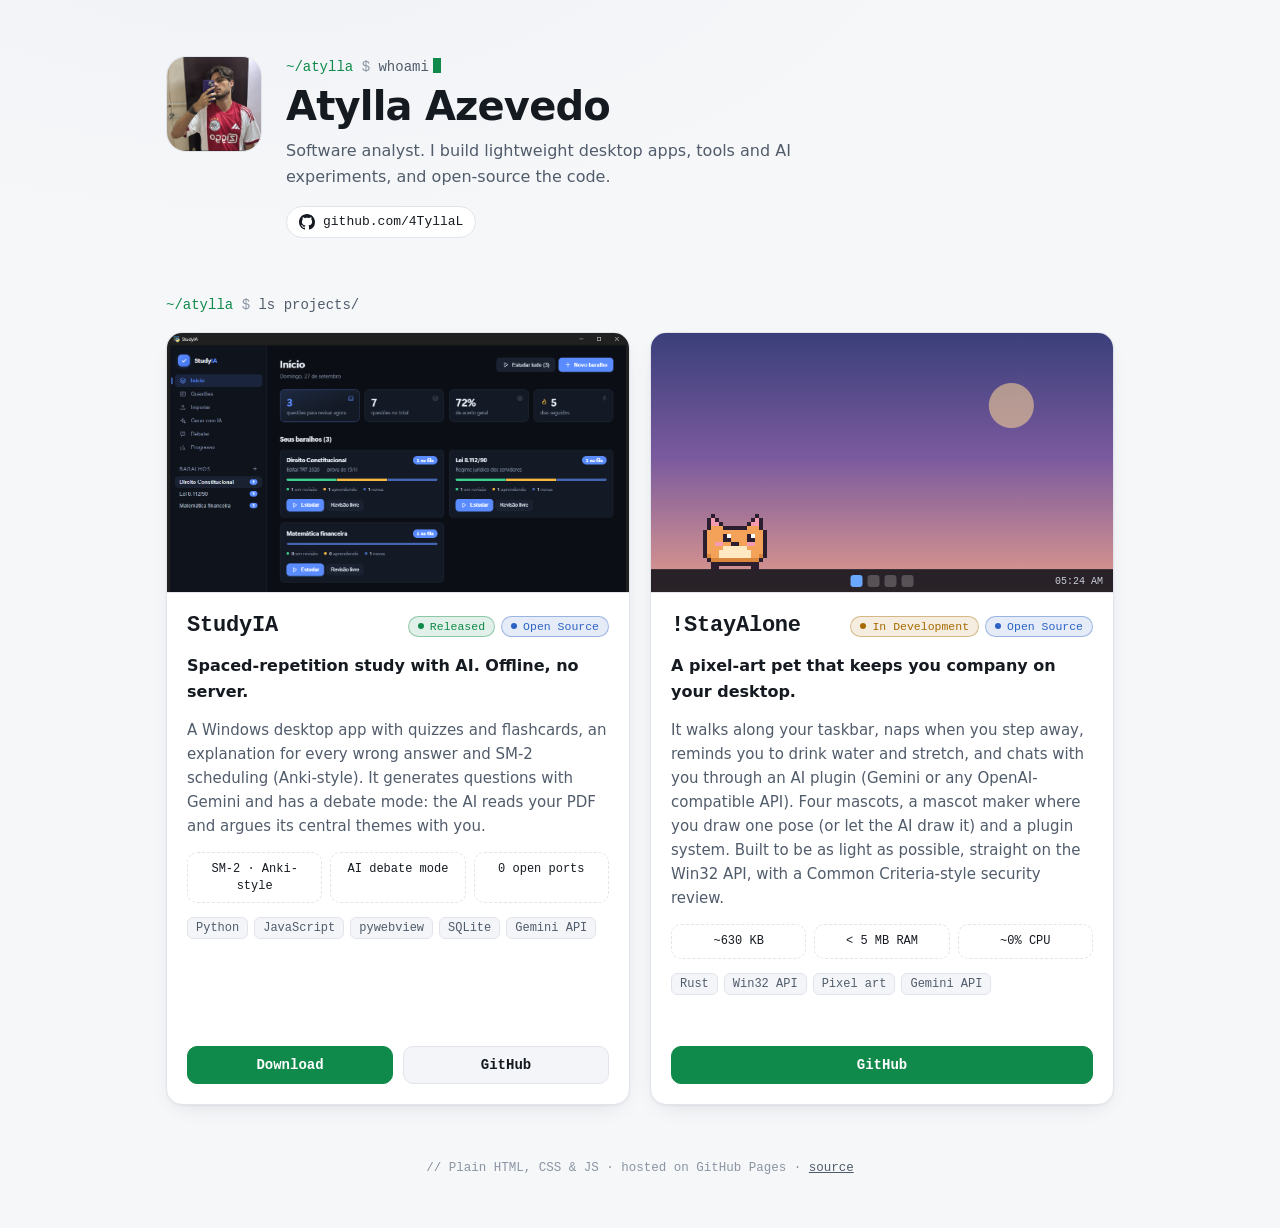
==== index.html @ 54100c18 "Update !StayAlone card: new size, features and stack Co-Authored-By: Claude Opus 5.5 <noreply@anthro" ====
<!doctype html>
<html lang="en">
<head>
  <meta charset="utf-8">
  <meta name="viewport" content="width=device-width, initial-scale=1">
  <meta http-equiv="Content-Security-Policy" content="default-src 'none'; script-src 'self'; style-src 'self' https://fonts.googleapis.com; font-src https://fonts.gstatic.com; img-src 'self'; connect-src https://api.github.com; base-uri 'none'; form-action 'none'">
  <meta name="referrer" content="strict-origin-when-cross-origin">
  <title>Atylla · Projects</title>
  <meta name="description" content="Projects by Atylla Azevedo: StudyIA, !StayAlone and whatever comes next.">
  <meta name="theme-color" content="#0d1014">
  <meta property="og:title" content="Atylla · Projects">
  <meta property="og:description" content="Things I build: desktop apps, tools and AI experiments.">
  <meta property="og:image" content="https://4tyllal.github.io/assets/avatar.png">
  <link rel="icon" href="assets/favicon.svg" type="image/svg+xml">
  <link rel="preconnect" href="https://fonts.googleapis.com">
  <link rel="preconnect" href="https://fonts.gstatic.com" crossorigin>
  <link href="https://fonts.googleapis.com/css2?family=Inter:wght@400;500;600;700&family=JetBrains+Mono:wght@400;500;700&display=swap" rel="stylesheet">
  <link rel="stylesheet" href="style.css?v=3">
</head>
<body>
  <main class="wrap">
    <header class="hero">
      <img class="avatar" src="assets/avatar.png" alt="" width="96" height="96">
      <div>
        <p class="prompt"><span class="accent">~/atylla</span> <span class="dim">$</span> whoami<span class="caret" aria-hidden="true"></span></p>
        <h1>Atylla Azevedo</h1>
        <p class="bio">Software analyst. I build lightweight desktop apps, tools and AI experiments, and open-source the code.</p>
        <nav class="social" aria-label="Links">
          <a href="https://github.com/4TyllaL" class="chip-link">
            <svg viewBox="0 0 16 16" aria-hidden="true"><path fill="currentColor" d="M8 0C3.58 0 0 3.58 0 8c0 3.54 2.29 6.53 5.47 7.59.4.07.55-.17.55-.38 0-.19-.01-.82-.01-1.49-2.01.37-2.53-.49-2.69-.94-.09-.23-.48-.94-.82-1.13-.28-.15-.68-.52-.01-.53.63-.01 1.08.58 1.23.82.72 1.21 1.87.87 2.33.66.07-.52.28-.87.51-1.07-1.78-.2-3.64-.89-3.64-3.95 0-.87.31-1.59.82-2.15-.08-.2-.36-1.02.08-2.12 0 0 .67-.21 2.2.82.64-.18 1.32-.27 2-.27.68 0 1.36.09 2 .27 1.53-1.04 2.2-.82 2.2-.82.44 1.1.16 1.92.08 2.12.51.56.82 1.27.82 2.15 0 3.07-1.87 3.75-3.65 3.95.29.25.54.73.54 1.48 0 1.07-.01 1.93-.01 2.2 0 .21.15.46.55.38A8.013 8.013 0 0016 8c0-4.42-3.58-8-8-8z"/></svg>
            github.com/4TyllaL
          </a>
        </nav>
      </div>
    </header>

    <section aria-labelledby="projects-title">
      <p class="prompt section-prompt" id="projects-title"><span class="accent">~/atylla</span> <span class="dim">$</span> ls projects/</p>
      <div id="projects" class="grid"></div>
    </section>

    <footer class="foot">
      <p><span class="dim">//</span> Plain HTML, CSS &amp; JS · hosted on GitHub Pages · <a href="https://github.com/4TyllaL/4TyllaL.github.io">source</a></p>
    </footer>
  </main>

  <script src="projects.js?v=4"></script>
  <script src="script.js?v=3"></script>
</body>
</html>
---- style.css ----
:root {
  --bg: #0d1014;
  --bg-grad: #121821;
  --card: #151a21;
  --card-2: #1b222b;
  --line: #262e39;
  --text: #e6e9ee;
  --muted: #9aa4b2;
  --dim: #5f6b7a;
  --accent: #7ee0a1;
  --accent-ink: #0d1014;
  --released: #7ee0a1;
  --dev: #f4c152;
  --oss: #8ab4f8;
  --shadow: 0 1px 0 rgba(255, 255, 255, .03) inset, 0 10px 30px -12px rgba(0, 0, 0, .6);
  --mono: "JetBrains Mono", ui-monospace, "Cascadia Code", Consolas, monospace;
  --sans: "Inter", system-ui, -apple-system, "Segoe UI", sans-serif;
  color-scheme: dark;
}

@media (prefers-color-scheme: light) {
  :root:not([data-theme="dark"]) {
    --bg: #f6f7f9;
    --bg-grad: #eef1f5;
    --card: #ffffff;
    --card-2: #f3f5f8;
    --line: #e1e5eb;
    --text: #151a21;
    --muted: #515c6b;
    --dim: #8a94a3;
    --accent: #0f8a4a;
    --accent-ink: #ffffff;
    --released: #0f8a4a;
    --dev: #a86a00;
    --oss: #2b62c4;
    --shadow: 0 1px 2px rgba(20, 30, 50, .05), 0 8px 24px -12px rgba(20, 30, 50, .18);
    color-scheme: light;
  }
}

* { box-sizing: border-box; }

html, body { margin: 0; }

body {
  background: radial-gradient(1200px 600px at 20% -10%, var(--bg-grad), var(--bg) 60%) no-repeat, var(--bg);
  min-height: 100vh;
  color: var(--text);
  font: 16px/1.6 var(--sans);
  -webkit-font-smoothing: antialiased;
}

a { color: inherit; }

.wrap {
  max-width: 980px;
  margin: 0 auto;
  padding: 56px 16px 40px;
}

/* ---------- hero ---------- */

.hero {
  display: flex;
  gap: 24px;
  align-items: flex-start;
  margin-bottom: 56px;
}

.avatar {
  width: 96px;
  height: 96px;
  border-radius: 20px;
  border: 1px solid var(--line);
  flex-shrink: 0;
}

.prompt {
  font-family: var(--mono);
  font-size: 14px;
  color: var(--muted);
  margin: 0 0 6px;
}

.accent { color: var(--accent); }
.dim { color: var(--dim); }

.caret {
  display: inline-block;
  width: 8px;
  height: 1.05em;
  margin-left: 4px;
  vertical-align: -2px;
  background: var(--accent);
  animation: blink 1.1s steps(1) infinite;
}

@keyframes blink { 50% { opacity: 0; } }

h1 {
  font-size: clamp(30px, 6vw, 40px);
  line-height: 1.1;
  letter-spacing: -0.02em;
  margin: 0 0 10px;
}

.bio {
  color: var(--muted);
  max-width: 56ch;
  margin: 0 0 16px;
}

.social { display: flex; flex-wrap: wrap; gap: 8px; }

.chip-link {
  display: inline-flex;
  align-items: center;
  gap: 8px;
  padding: 7px 12px;
  border: 1px solid var(--line);
  border-radius: 999px;
  background: var(--card);
  font: 500 13px var(--mono);
  text-decoration: none;
  transition: border-color .15s, transform .15s;
}

.chip-link svg { width: 16px; height: 16px; }
.chip-link:hover { border-color: var(--accent); transform: translateY(-1px); }

/* ---------- projects ---------- */

.section-prompt { margin-bottom: 16px; }

.grid {
  display: grid;
  grid-template-columns: repeat(auto-fill, minmax(min(100%, 420px), 1fr));
  gap: 20px;
}

.card {
  display: flex;
  flex-direction: column;
  background: var(--card);
  border: 1px solid var(--line);
  border-radius: 16px;
  overflow: hidden;
  box-shadow: var(--shadow);
  transition: border-color .2s, transform .2s;
}

.card:hover { border-color: color-mix(in srgb, var(--accent) 45%, var(--line)); transform: translateY(-2px); }

.preview {
  position: relative;
  aspect-ratio: 16 / 9;
  background: var(--card-2);
  border-bottom: 1px solid var(--line);
  overflow: hidden;
}

.preview img {
  width: 100%;
  height: 100%;
  object-fit: cover;
  object-position: top left;
  display: block;
}

/* cena do mascote: um "desktop" com barra de tarefas */
.scene {
  position: absolute;
  inset: 0;
  background:
    radial-gradient(circle at 78% 28%, rgba(255, 216, 150, .55) 0 22px, transparent 23px),
    linear-gradient(180deg, #3a3f7a 0%, #7a5a9e 48%, #e39b8c 100%);
}

.scene::after {
  content: "";
  position: absolute;
  left: 0; right: 0; bottom: 0;
  height: 22px;
  background: rgba(16, 18, 26, .88);
  border-top: 1px solid rgba(255, 255, 255, .08);
}

.scene .tray {
  position: absolute;
  right: 10px; bottom: 5px;
  z-index: 1;
  font: 500 10px var(--mono);
  color: #c9cfda;
}

.scene .start {
  position: absolute;
  left: 50%; bottom: 5px;
  z-index: 1;
  display: flex; gap: 5px;
  transform: translateX(-50%);
}

.scene .start i {
  width: 12px; height: 12px;
  border-radius: 3px;
  background: rgba(255, 255, 255, .22);
}

.scene .start i:first-child { background: #6aa8ff; }

.mascot {
  position: absolute;
  bottom: 22px;
  left: 0;
  z-index: 2;
  width: 64px;
  height: 64px;
  image-rendering: pixelated;
  cursor: pointer;
  border: 0;
  padding: 0;
  background: none;
}

.mascot canvas { width: 100%; height: 100%; image-rendering: pixelated; display: block; }

.bubble {
  position: absolute;
  bottom: 92px;
  z-index: 3;
  padding: 4px 9px;
  border-radius: 8px;
  background: #fff;
  color: #2b1e2f;
  font: 600 12px var(--mono);
  white-space: nowrap;
  pointer-events: none;
  opacity: 0;
  transform: translate(-50%, 4px);
  transition: opacity .2s, transform .2s;
}

.bubble.show { opacity: 1; transform: translate(-50%, 0); }

.body {
  display: flex;
  flex-direction: column;
  gap: 14px;
  padding: 20px;
  flex: 1;
}

.title-row {
  display: flex;
  align-items: center;
  justify-content: space-between;
  gap: 12px;
  flex-wrap: wrap;
}

.title-row h2 {
  margin: 0;
  font: 700 22px/1.2 var(--mono);
  letter-spacing: -0.01em;
}

.badges { display: flex; gap: 6px; flex-wrap: wrap; }

.badge {
  --c: var(--muted);
  display: inline-flex;
  align-items: center;
  gap: 6px;
  padding: 3px 9px;
  border-radius: 999px;
  border: 1px solid color-mix(in srgb, var(--c) 40%, transparent);
  background: color-mix(in srgb, var(--c) 12%, transparent);
  color: var(--c);
  font: 500 11.5px var(--mono);
  white-space: nowrap;
}

.badge::before {
  content: "";
  width: 6px; height: 6px;
  border-radius: 50%;
  background: currentColor;
}

.badge.released { --c: var(--released); }
.badge.dev { --c: var(--dev); }
.badge.dev::before { animation: pulse 1.6s ease-in-out infinite; }
.badge.open-source { --c: var(--oss); }

@keyframes pulse { 50% { opacity: .3; } }

.tagline { margin: 0; font-weight: 600; }

.desc { margin: 0; color: var(--muted); font-size: 15px; }

.highlights {
  display: grid;
  grid-template-columns: repeat(3, 1fr);
  gap: 8px;
  margin: 0;
  padding: 0;
  list-style: none;
}

.highlights li {
  padding: 8px 10px;
  border: 1px dashed var(--line);
  border-radius: 10px;
  font: 500 12px/1.35 var(--mono);
  color: var(--text);
  text-align: center;
}

.stack { display: flex; flex-wrap: wrap; gap: 6px; }

.stack span {
  padding: 3px 8px;
  border-radius: 6px;
  background: var(--card-2);
  border: 1px solid var(--line);
  font: 12px var(--mono);
  color: var(--muted);
}

.meta {
  display: flex;
  flex-wrap: wrap;
  gap: 4px 16px;
  font: 12px var(--mono);
  color: var(--dim);
  min-height: 1.6em;
}

.meta b { color: var(--muted); font-weight: 500; }

.actions {
  display: flex;
  gap: 10px;
  margin-top: auto;
  padding-top: 4px;
}

.btn {
  display: inline-flex;
  align-items: center;
  justify-content: center;
  gap: 8px;
  flex: 1;
  padding: 10px 14px;
  border-radius: 10px;
  border: 1px solid var(--line);
  background: var(--card-2);
  font: 600 14px var(--mono);
  text-decoration: none;
  transition: filter .15s, border-color .15s;
}

.btn:hover { border-color: var(--muted); }

.btn.primary {
  background: var(--accent);
  border-color: var(--accent);
  color: var(--accent-ink);
}

.btn.primary:hover { filter: brightness(1.08); }

.btn:focus-visible, .chip-link:focus-visible, .mascot:focus-visible, .foot a:focus-visible {
  outline: 2px solid var(--accent);
  outline-offset: 2px;
}

/* ---------- footer ---------- */

.foot {
  margin-top: 56px;
  font: 12.5px var(--mono);
  color: var(--dim);
  text-align: center;
}

.foot a { color: var(--muted); }

/* ---------- mobile ---------- */

@media (max-width: 560px) {
  .wrap { padding-top: 36px; }
  .hero { flex-direction: column; gap: 16px; margin-bottom: 40px; }
  .avatar { width: 72px; height: 72px; border-radius: 16px; }
  .body { padding: 16px; }
  .highlights { grid-template-columns: 1fr 1fr 1fr; gap: 6px; }
  .highlights li { padding: 7px 4px; font-size: 11px; }
}

@media (prefers-reduced-motion: reduce) {
  *, *::before { animation: none !important; transition: none !important; }
}
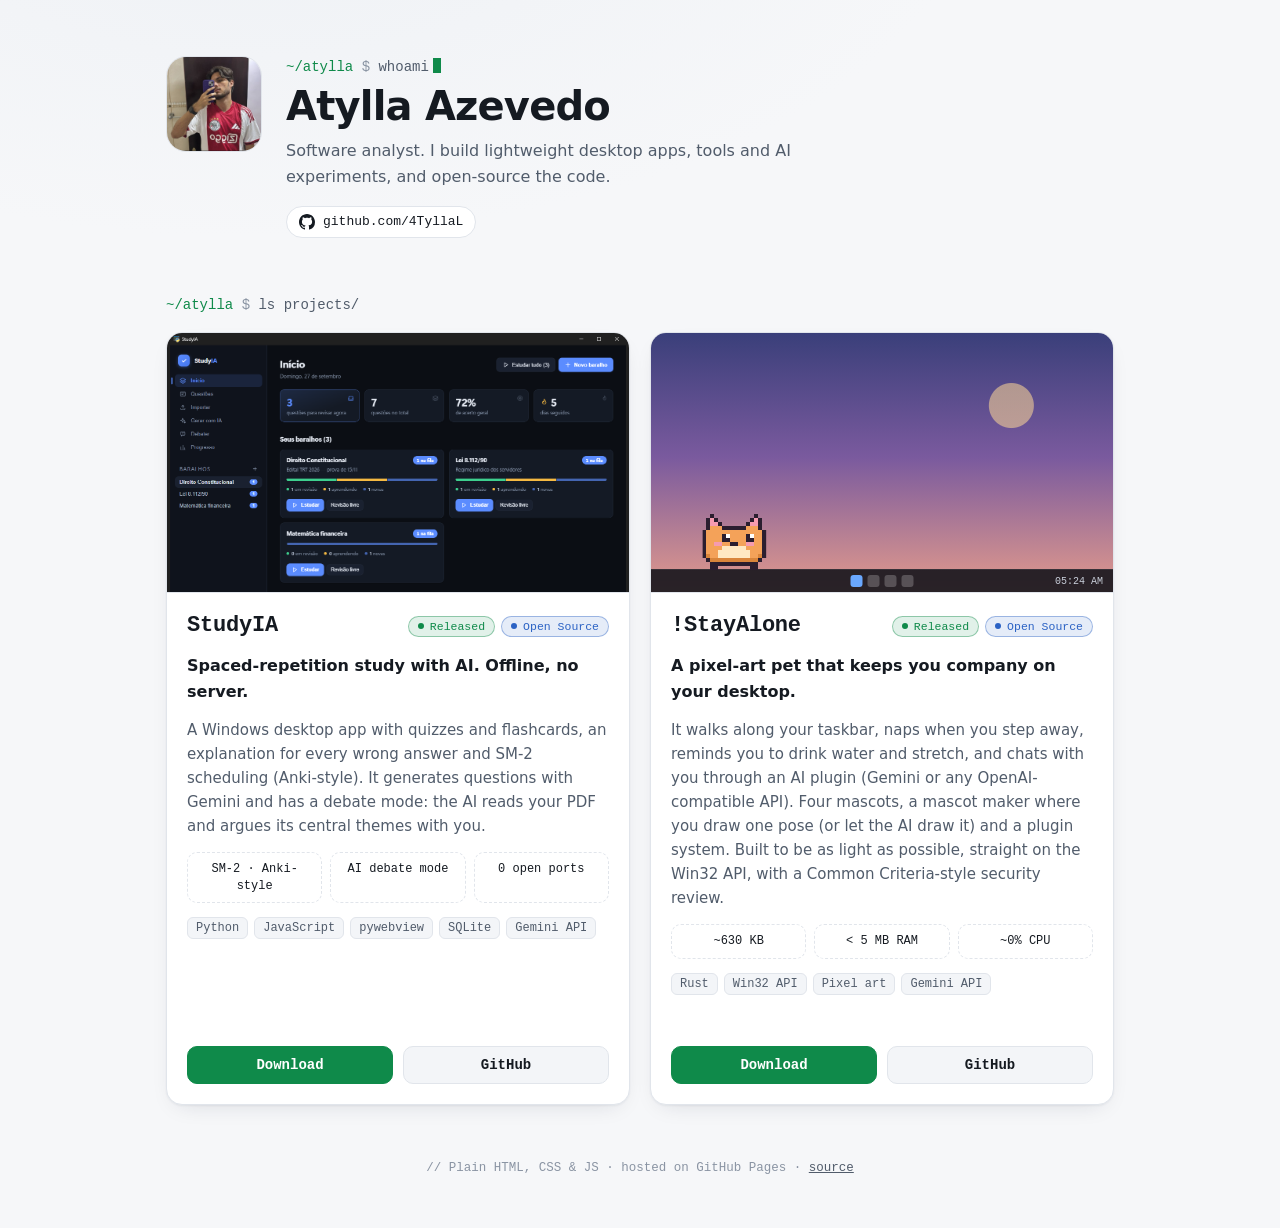
==== commit 610420d7: "!StayAlone v1.0.0: mark as released and add Download button Co-Authored-By: Claude Opus 5.5 <noreply" ====
--- a/index.html
+++ b/index.html
@@ -44,7 +44,7 @@
     </footer>
   </main>
 
-  <script src="projects.js?v=4"></script>
+  <script src="projects.js?v=5"></script>
   <script src="script.js?v=3"></script>
 </body>
 </html>
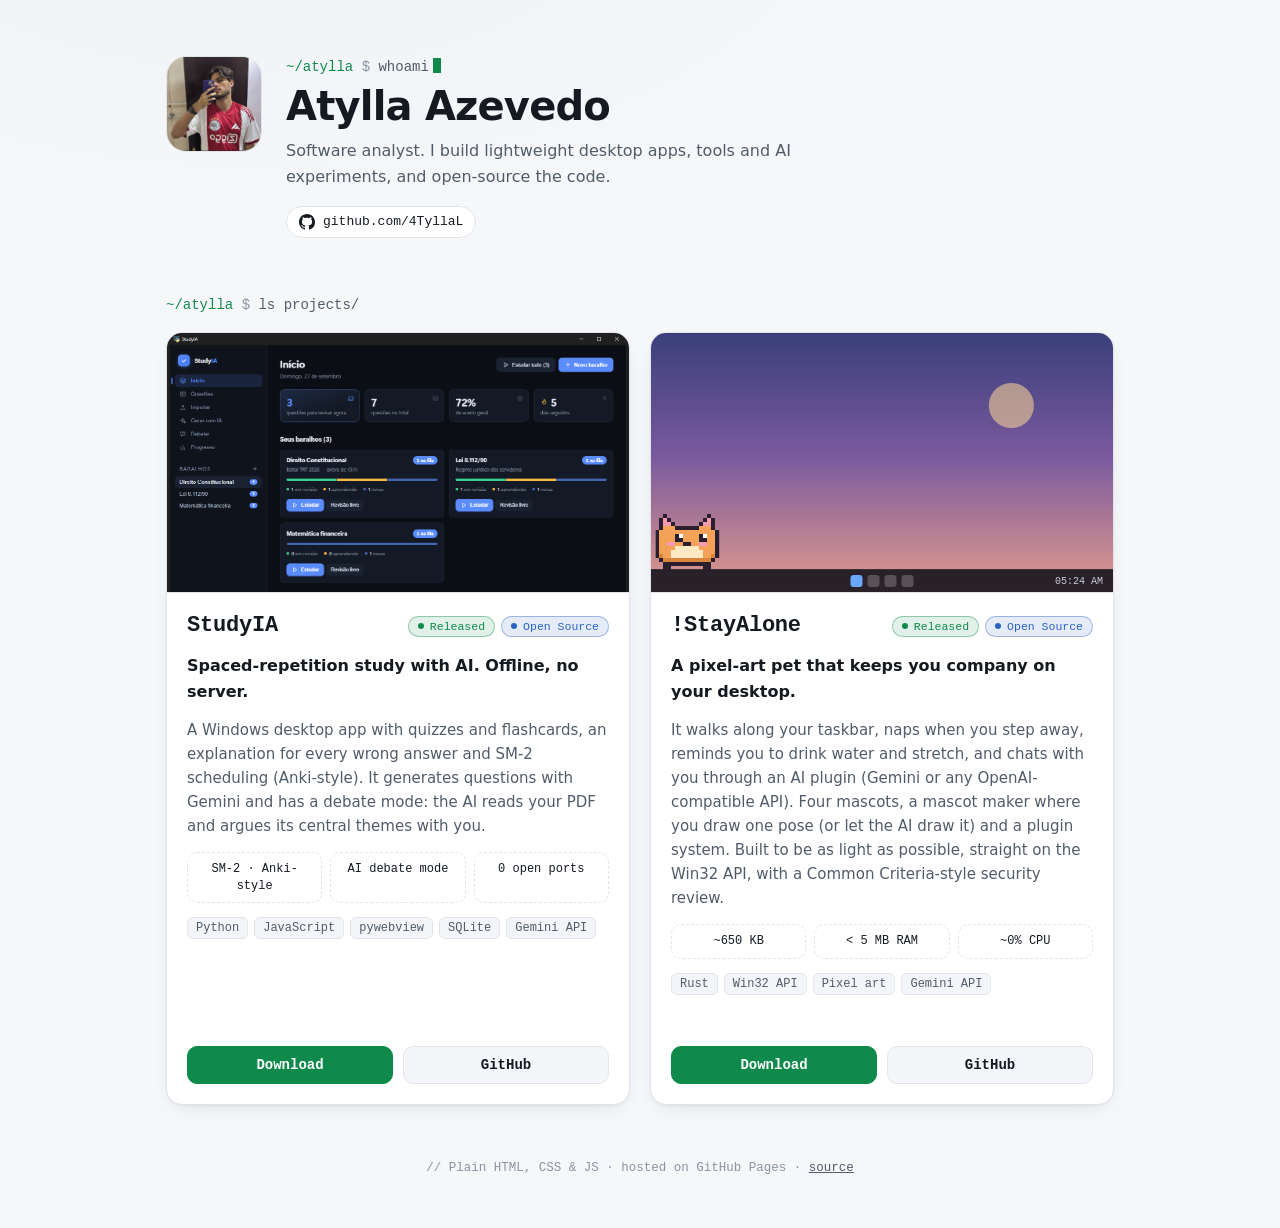
==== commit 9d1416cf: "!StayAlone: Download button fetches the single dontStayAlone.exe Co-Authored-By: Claude Opus 5.5 <no" ====
--- a/index.html
+++ b/index.html
@@ -44,7 +44,7 @@
     </footer>
   </main>
 
-  <script src="projects.js?v=5"></script>
+  <script src="projects.js?v=6"></script>
   <script src="script.js?v=3"></script>
 </body>
 </html>
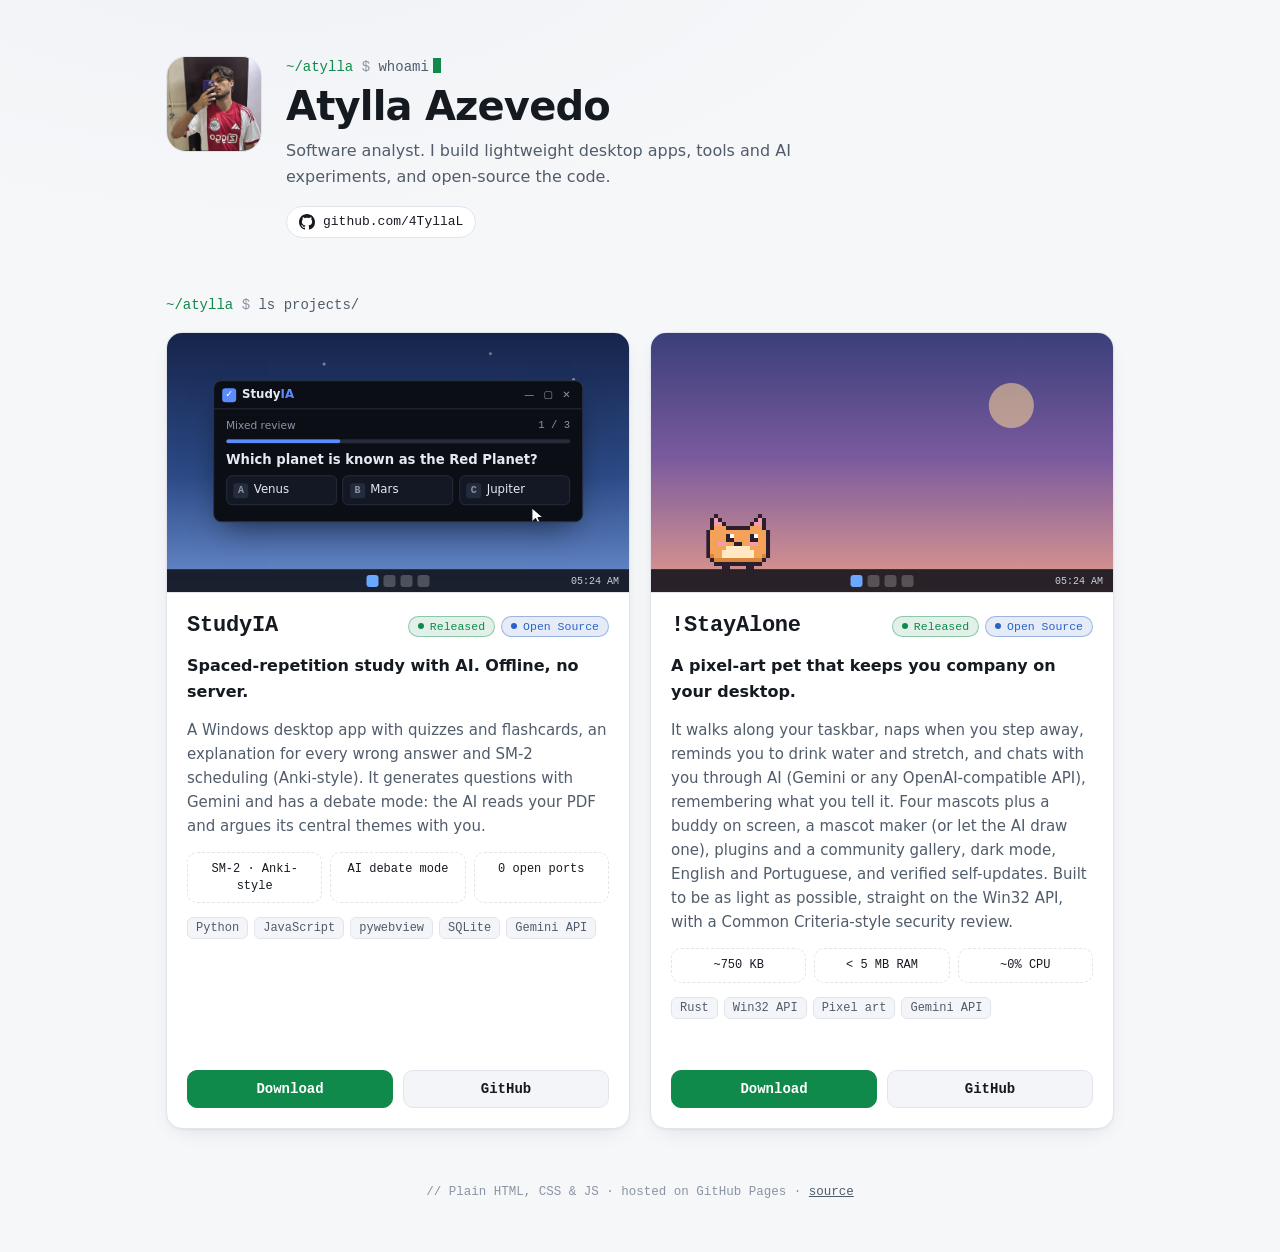
==== commit d60791ea: "StudyIA card: animated demo window instead of a screenshot The little StudyIA window answers questio" ====
--- a/index.html
+++ b/index.html
@@ -15,7 +15,7 @@
   <link rel="preconnect" href="https://fonts.googleapis.com">
   <link rel="preconnect" href="https://fonts.gstatic.com" crossorigin>
   <link href="https://fonts.googleapis.com/css2?family=Inter:wght@400;500;600;700&family=JetBrains+Mono:wght@400;500;700&display=swap" rel="stylesheet">
-  <link rel="stylesheet" href="style.css?v=3">
+  <link rel="stylesheet" href="style.css?v=4">
 </head>
 <body>
   <main class="wrap">
@@ -44,7 +44,7 @@
     </footer>
   </main>
 
-  <script src="projects.js?v=6"></script>
-  <script src="script.js?v=3"></script>
+  <script src="projects.js?v=7"></script>
+  <script src="script.js?v=4"></script>
 </body>
 </html>
--- a/style.css
+++ b/style.css
@@ -153,6 +153,7 @@
 
 .preview {
   position: relative;
+  container-type: inline-size;
   aspect-ratio: 16 / 9;
   background: var(--card-2);
   border-bottom: 1px solid var(--line);
@@ -167,7 +168,7 @@
   display: block;
 }
 
-/* cena do mascote: um "desktop" com barra de tarefas */
+/* the "desktop" both previews live on: wallpaper + taskbar */
 .scene {
   position: absolute;
   inset: 0;
@@ -242,6 +243,189 @@
 }
 
 .bubble.show { opacity: 1; transform: translate(-50%, 0); }
+
+/* ---------- StudyIA demo window ---------- */
+
+.scene-study {
+  background:
+    radial-gradient(circle at 16% 22%, rgba(255, 255, 255, .5) 0 1px, transparent 2px),
+    radial-gradient(circle at 34% 12%, rgba(255, 255, 255, .4) 0 1px, transparent 2px),
+    radial-gradient(circle at 88% 18%, rgba(255, 255, 255, .45) 0 1px, transparent 2px),
+    radial-gradient(circle at 70% 8%, rgba(255, 255, 255, .35) 0 1px, transparent 2px),
+    linear-gradient(180deg, #16244a 0%, #2c4a86 55%, #6b8fd0 100%);
+}
+
+.study-win {
+  --sw-bg: #0b0e14;
+  --sw-card: #131824;
+  --sw-line: #242c3b;
+  --sw-text: #e6e9f2;
+  --sw-muted: #8b95a8;
+  --sw-blue: #5b8cff;
+  --sw-green: #3ecf8e;
+  --sw-red: #f26d6d;
+  position: absolute;
+  z-index: 2;
+  left: 50%;
+  top: calc((100% - 22px) / 2);
+  width: 80%;
+  max-height: calc(100% - 22px - 12px);
+  transform: translate(-50%, -50%);
+  display: flex;
+  flex-direction: column;
+  background: var(--sw-bg);
+  border: 1px solid #2a3244;
+  border-radius: 8px;
+  box-shadow: 0 14px 30px -10px rgba(0, 0, 0, .55);
+  color: var(--sw-text);
+  font: 500 clamp(8px, 2.55cqw, 12.5px)/1.35 var(--sans);
+  overflow: hidden;
+}
+
+.sw-title {
+  display: flex;
+  align-items: center;
+  gap: .5em;
+  padding: .45em .7em;
+  border-bottom: 1px solid var(--sw-line);
+  font-weight: 700;
+}
+
+.sw-title b { color: var(--sw-blue); }
+
+.sw-logo {
+  display: grid;
+  place-items: center;
+  width: 1.45em;
+  height: 1.45em;
+  border-radius: .35em;
+  background: var(--sw-blue);
+  color: #fff;
+  font-size: .8em;
+}
+
+.sw-ctrl { margin-left: auto; color: var(--sw-muted); font-weight: 400; letter-spacing: .3em; font-size: .85em; }
+
+.sw-body {
+  display: flex;
+  flex-direction: column;
+  gap: .55em;
+  padding: .8em 1em;
+  flex: 1;
+  min-height: 0;
+}
+
+.sw-head {
+  display: flex;
+  justify-content: space-between;
+  color: var(--sw-muted);
+  font-size: .9em;
+}
+
+.sw-count { font-family: var(--mono); }
+
+.sw-bar {
+  height: .3em;
+  border-radius: 1em;
+  background: var(--sw-line);
+  overflow: hidden;
+}
+
+.sw-bar i {
+  display: block;
+  height: 100%;
+  background: var(--sw-blue);
+  border-radius: inherit;
+  transition: width .5s ease;
+}
+
+.sw-q { margin: .15em 0 0; font-weight: 700; font-size: 1.12em; }
+
+.sw-opts {
+  display: grid;
+  grid-template-columns: repeat(3, 1fr);
+  gap: .45em;
+}
+
+.sw-opt {
+  display: flex;
+  align-items: center;
+  gap: .45em;
+  padding: .5em .55em;
+  border: 1px solid var(--sw-line);
+  border-radius: .5em;
+  background: var(--sw-card);
+  color: var(--sw-text);
+  font: inherit;
+  text-align: left;
+  cursor: pointer;
+  transition: border-color .2s, background .2s, transform .1s;
+  min-width: 0;
+  white-space: nowrap;
+  overflow: hidden;
+  text-overflow: ellipsis;
+}
+
+.sw-opt b {
+  flex-shrink: 0;
+  display: grid;
+  place-items: center;
+  width: 1.5em;
+  height: 1.5em;
+  border-radius: .3em;
+  background: var(--sw-line);
+  color: var(--sw-muted);
+  font: 700 .85em var(--mono);
+}
+
+.sw-opt:hover { border-color: var(--sw-blue); }
+.sw-opt.pressed { transform: scale(.96); }
+.sw-opt.right { border-color: var(--sw-green); background: color-mix(in srgb, var(--sw-green) 14%, var(--sw-card)); }
+.sw-opt.right b { background: var(--sw-green); color: #0b0e14; }
+.sw-opt.wrong { border-color: var(--sw-red); background: color-mix(in srgb, var(--sw-red) 14%, var(--sw-card)); }
+.sw-opt.wrong b { background: var(--sw-red); color: #0b0e14; }
+
+.sw-fb {
+  margin: 0;
+  font-size: .92em;
+  opacity: 0;
+  transform: translateY(3px);
+  transition: opacity .25s, transform .25s;
+}
+
+.sw-fb.show { opacity: 1; transform: none; }
+.sw-fb.ok { color: var(--sw-green); }
+.sw-fb.bad { color: var(--sw-red); }
+
+.sw-pill {
+  display: inline-block;
+  margin-top: .2em;
+  padding: .1em .55em;
+  border-radius: 1em;
+  background: color-mix(in srgb, currentColor 15%, transparent);
+  font: 500 .92em var(--mono);
+  white-space: nowrap;
+}
+
+.sw-fb.bad .sw-pill { color: #f5b942; }
+
+.sw-cursor {
+  position: absolute;
+  top: 0;
+  left: 0;
+  z-index: 3;
+  width: 1.1em;
+  pointer-events: none;
+  opacity: 0;
+}
+
+.sw-cursor.ready { opacity: 1; transition: transform .75s cubic-bezier(.45, .05, .25, 1); }
+.sw-cursor.ready.away { opacity: 0; transition: transform .75s cubic-bezier(.45, .05, .25, 1), opacity .3s; }
+
+.sw-cursor svg { display: block; width: 100%; transition: transform .12s; }
+.sw-cursor.click svg { transform: scale(.8); }
+
+.sw-opt:focus-visible { outline: 2px solid var(--sw-blue); outline-offset: 1px; }
 
 .body {
   display: flex;
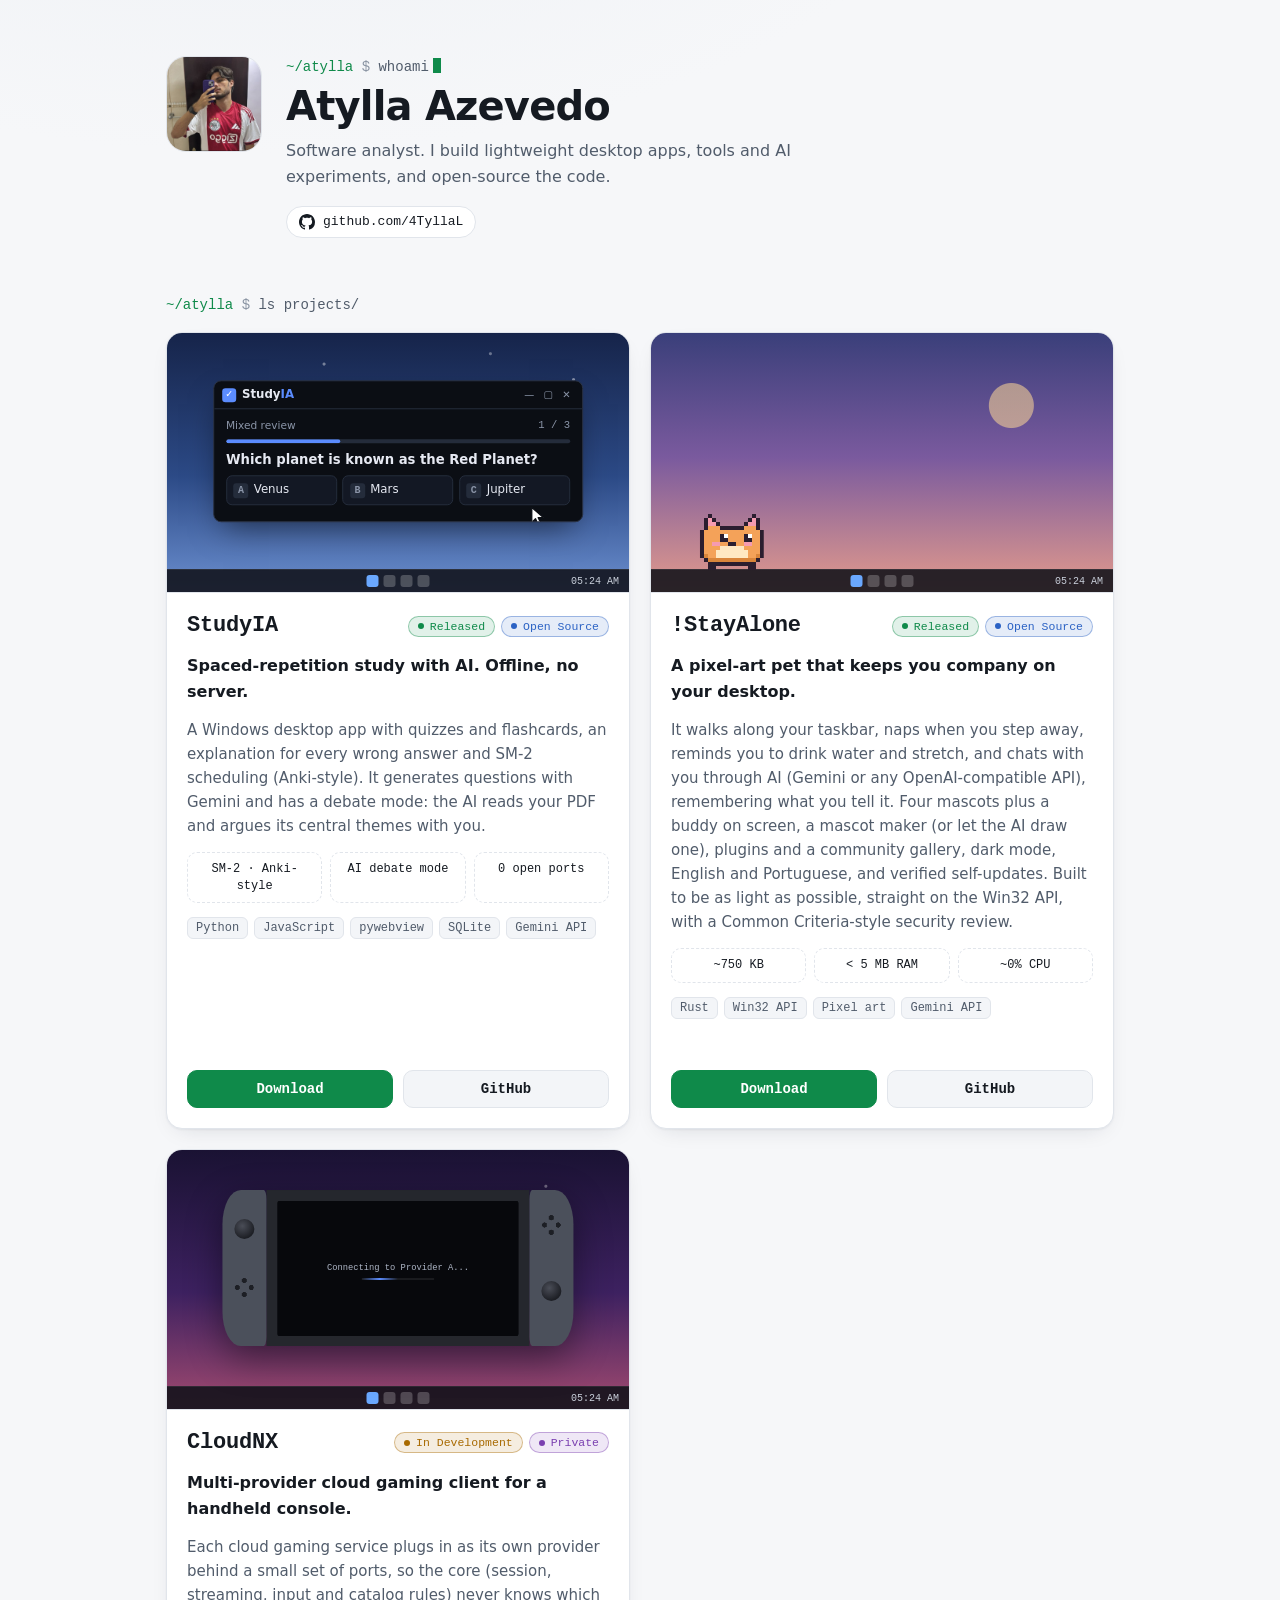
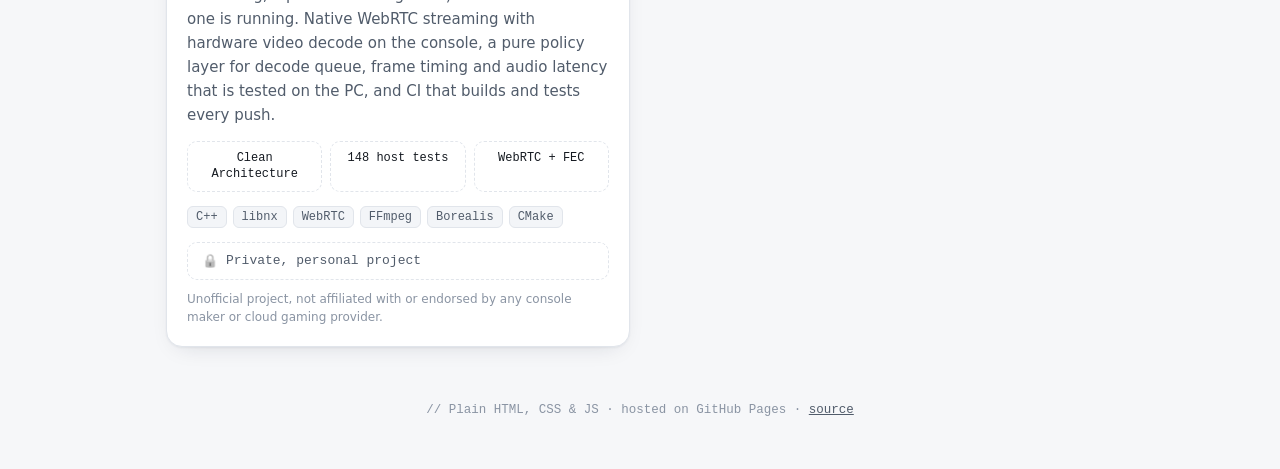
==== commit ce04128f: "Add CloudNX card (private, no buttons) with console demo Private personal project: no GitHub/Downloa" ====
--- a/index.html
+++ b/index.html
@@ -6,7 +6,7 @@
   <meta http-equiv="Content-Security-Policy" content="default-src 'none'; script-src 'self'; style-src 'self' https://fonts.googleapis.com; font-src https://fonts.gstatic.com; img-src 'self'; connect-src https://api.github.com; base-uri 'none'; form-action 'none'">
   <meta name="referrer" content="strict-origin-when-cross-origin">
   <title>Atylla · Projects</title>
-  <meta name="description" content="Projects by Atylla Azevedo: StudyIA, !StayAlone and whatever comes next.">
+  <meta name="description" content="Projects by Atylla Azevedo: StudyIA, !StayAlone, CloudNX and whatever comes next.">
   <meta name="theme-color" content="#0d1014">
   <meta property="og:title" content="Atylla · Projects">
   <meta property="og:description" content="Things I build: desktop apps, tools and AI experiments.">
@@ -15,7 +15,7 @@
   <link rel="preconnect" href="https://fonts.googleapis.com">
   <link rel="preconnect" href="https://fonts.gstatic.com" crossorigin>
   <link href="https://fonts.googleapis.com/css2?family=Inter:wght@400;500;600;700&family=JetBrains+Mono:wght@400;500;700&display=swap" rel="stylesheet">
-  <link rel="stylesheet" href="style.css?v=4">
+  <link rel="stylesheet" href="style.css?v=5">
 </head>
 <body>
   <main class="wrap">
@@ -44,7 +44,7 @@
     </footer>
   </main>
 
-  <script src="projects.js?v=7"></script>
-  <script src="script.js?v=4"></script>
+  <script src="projects.js?v=8"></script>
+  <script src="script.js?v=5"></script>
 </body>
 </html>
--- a/style.css
+++ b/style.css
@@ -12,6 +12,7 @@
   --released: #7ee0a1;
   --dev: #f4c152;
   --oss: #8ab4f8;
+  --private: #c9a0ff;
   --shadow: 0 1px 0 rgba(255, 255, 255, .03) inset, 0 10px 30px -12px rgba(0, 0, 0, .6);
   --mono: "JetBrains Mono", ui-monospace, "Cascadia Code", Consolas, monospace;
   --sans: "Inter", system-ui, -apple-system, "Segoe UI", sans-serif;
@@ -33,6 +34,7 @@
     --released: #0f8a4a;
     --dev: #a86a00;
     --oss: #2b62c4;
+    --private: #7a3fb0;
     --shadow: 0 1px 2px rgba(20, 30, 50, .05), 0 8px 24px -12px rgba(20, 30, 50, .18);
     color-scheme: light;
   }
@@ -427,6 +429,172 @@
 
 .sw-opt:focus-visible { outline: 2px solid var(--sw-blue); outline-offset: 1px; }
 
+/* ---------- CloudNX console demo ---------- */
+
+.scene-nx {
+  background:
+    radial-gradient(circle at 20% 20%, rgba(255, 255, 255, .45) 0 1px, transparent 2px),
+    radial-gradient(circle at 82% 14%, rgba(255, 255, 255, .35) 0 1px, transparent 2px),
+    radial-gradient(circle at 60% 26%, rgba(255, 255, 255, .3) 0 1px, transparent 2px),
+    linear-gradient(180deg, #1a1233 0%, #3d2160 55%, #a24a70 100%);
+}
+
+.nx {
+  position: absolute;
+  z-index: 2;
+  left: 50%;
+  top: calc((100% - 22px) / 2);
+  width: 76%;
+  display: flex;
+  transform: translate(-50%, -50%);
+  filter: drop-shadow(0 12px 18px rgba(0, 0, 0, .45));
+}
+
+.nx-joy {
+  position: relative;
+  flex: 0 0 12.5%;
+}
+
+.nx-joy.left { background: #4b505b; border-radius: 42% 6% 6% 42% / 22% 6% 6% 22%; }
+.nx-joy.right { background: #4b505b; border-radius: 6% 42% 42% 6% / 6% 22% 22% 6%; }
+
+.nx-joy .stick {
+  position: absolute;
+  left: 50%;
+  width: 46%;
+  aspect-ratio: 1;
+  border-radius: 50%;
+  background: radial-gradient(circle at 40% 35%, #4a4d57, #1d1f25 70%);
+  transform: translateX(-50%);
+}
+
+.nx-joy .btns {
+  position: absolute;
+  left: 50%;
+  width: 44%;
+  aspect-ratio: 1;
+  transform: translateX(-50%);
+  background:
+    radial-gradient(circle at 50% 14%, #1d1f25 0 13%, transparent 14%),
+    radial-gradient(circle at 50% 86%, #1d1f25 0 13%, transparent 14%),
+    radial-gradient(circle at 14% 50%, #1d1f25 0 13%, transparent 14%),
+    radial-gradient(circle at 86% 50%, #1d1f25 0 13%, transparent 14%);
+}
+
+.nx-joy.left .stick { top: 18%; }
+.nx-joy.left .btns { top: 56%; }
+.nx-joy.right .btns { top: 16%; }
+.nx-joy.right .stick { top: 58%; }
+
+.nx-body {
+  flex: 1;
+  padding: 2.2cqw 2.4cqw;
+  background: #25272d;
+}
+
+.nx-screen {
+  position: relative;
+  display: block;
+  width: 100%;
+  aspect-ratio: 16 / 9;
+  padding: 0;
+  border: 0;
+  border-radius: 2px;
+  background: #07080c;
+  overflow: hidden;
+  cursor: pointer;
+}
+
+.nx-screen canvas {
+  display: block;
+  width: 100%;
+  height: 100%;
+  image-rendering: pixelated;
+}
+
+.nx-hud {
+  position: absolute;
+  inset: 0 0 auto 0;
+  display: flex;
+  justify-content: space-between;
+  gap: .5em;
+  padding: .5em .6em;
+  font: 600 clamp(7px, 1.75cqw, 9.5px)/1 var(--mono);
+  color: #fff;
+  pointer-events: none;
+  transition: opacity .2s;
+}
+
+.nx-hud span {
+  padding: .3em .5em;
+  border-radius: .4em;
+  background: rgba(8, 10, 16, .6);
+  white-space: nowrap;
+}
+
+.nx-provider::before {
+  content: "";
+  display: inline-block;
+  width: .55em;
+  height: .55em;
+  margin-right: .45em;
+  border-radius: 50%;
+  background: #ff4d5a;
+  animation: pulse 1.4s ease-in-out infinite;
+}
+
+.nx-connect {
+  position: absolute;
+  inset: 0;
+  display: grid;
+  place-items: center;
+  font: 500 clamp(6.5px, 1.9cqw, 10.5px) var(--mono);
+  color: #aeb6c6;
+  opacity: 0;
+  pointer-events: none;
+  transition: opacity .2s;
+}
+
+.nx-connect::after {
+  content: "";
+  position: absolute;
+  top: calc(50% + 1.1em);
+  width: 30%;
+  height: 2px;
+  border-radius: 2px;
+  background: linear-gradient(90deg, transparent, #5b8cff, transparent) 0 0 / 50% 100% no-repeat, rgba(255, 255, 255, .08);
+  animation: nx-load 1s linear infinite;
+}
+
+@keyframes nx-load { from { background-position: -100% 0, 0 0; } to { background-position: 200% 0, 0 0; } }
+
+.nx-screen.connecting .nx-hud { opacity: 0; }
+.nx-screen.connecting .nx-connect { opacity: 1; }
+
+.nx-screen:focus-visible { outline: 2px solid var(--accent); outline-offset: 2px; }
+
+/* card without buttons (private projects) */
+.private-note {
+  display: flex;
+  align-items: center;
+  gap: 8px;
+  margin: auto 0 0;
+  padding: 10px 14px;
+  border: 1px dashed var(--line);
+  border-radius: 10px;
+  color: var(--muted);
+  font: 500 13px var(--mono);
+}
+
+.private-note .lock { font-size: 13px; filter: grayscale(1); opacity: .8; }
+
+.disclaimer {
+  margin: -4px 0 0;
+  color: var(--dim);
+  font-size: 12px;
+  line-height: 1.5;
+}
+
 .body {
   display: flex;
   flex-direction: column;
@@ -476,6 +644,7 @@
 .badge.dev { --c: var(--dev); }
 .badge.dev::before { animation: pulse 1.6s ease-in-out infinite; }
 .badge.open-source { --c: var(--oss); }
+.badge.private { --c: var(--private); }
 
 @keyframes pulse { 50% { opacity: .3; } }
 
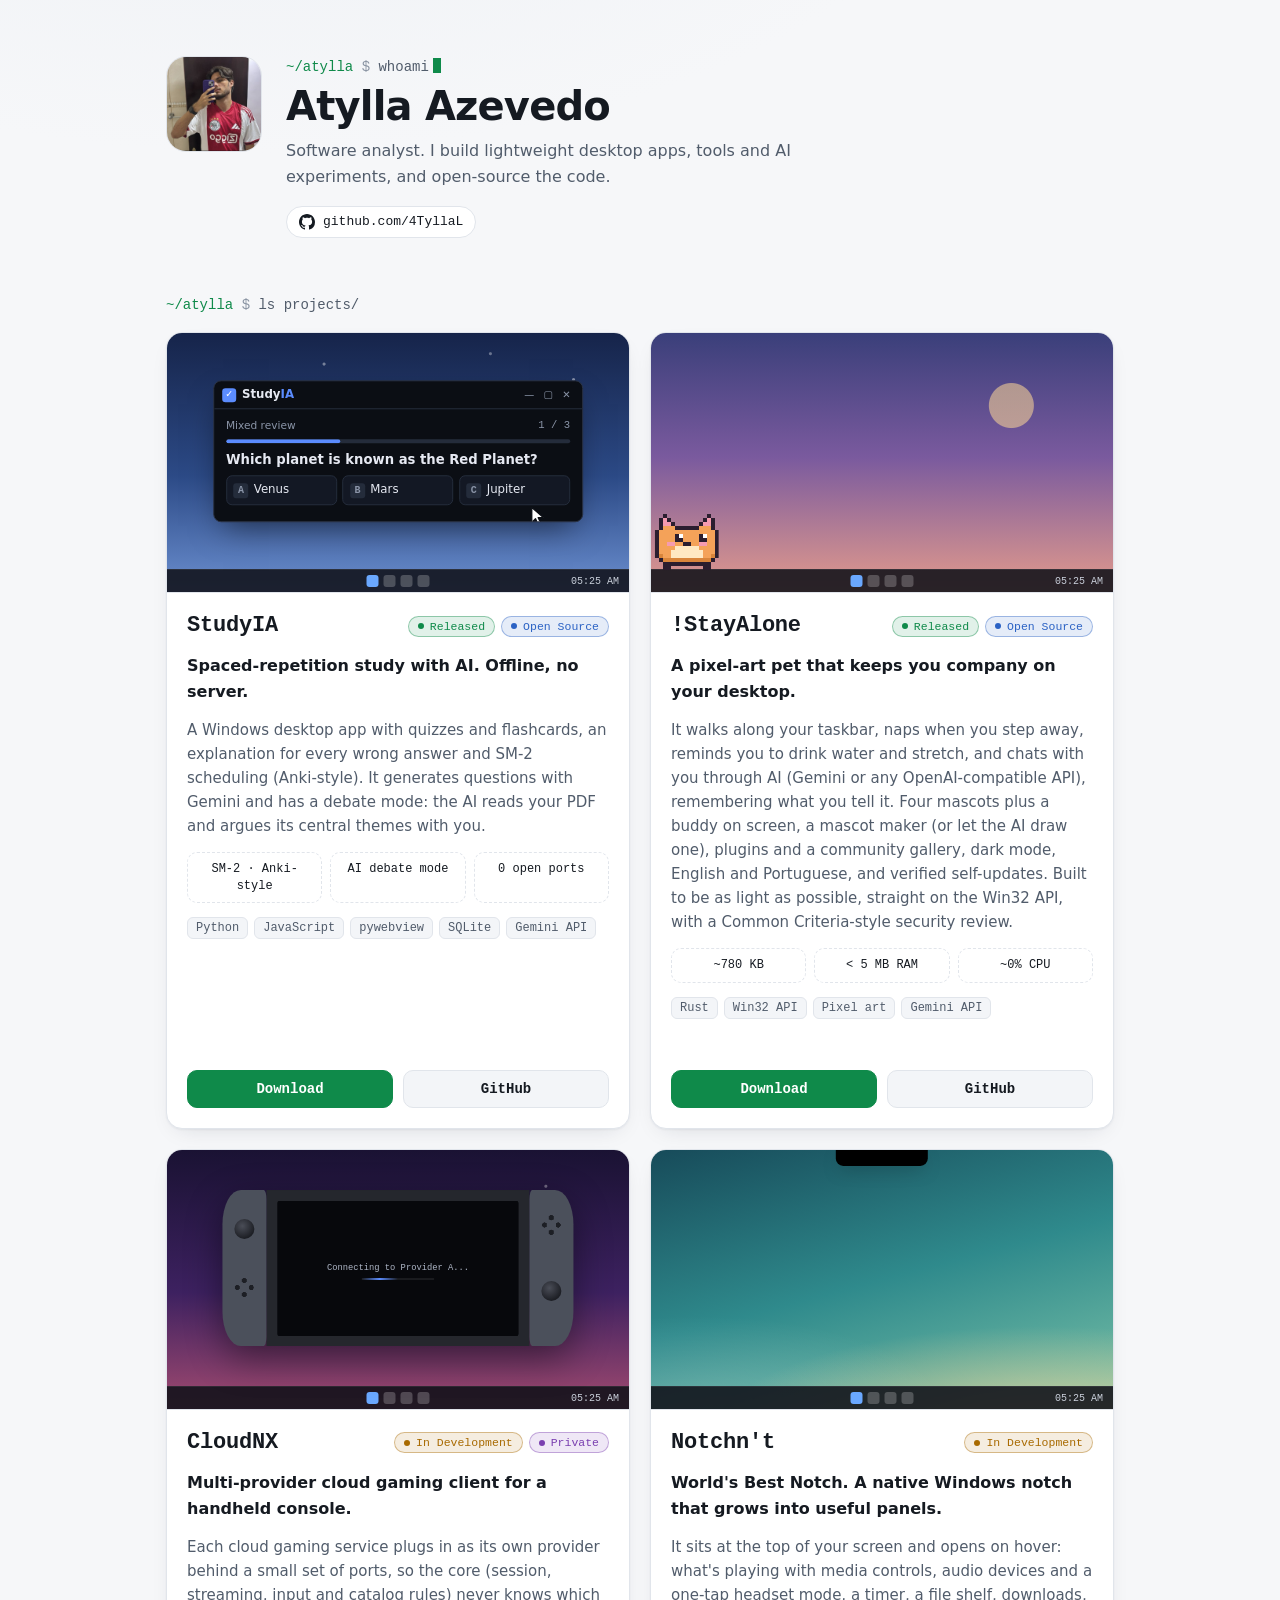
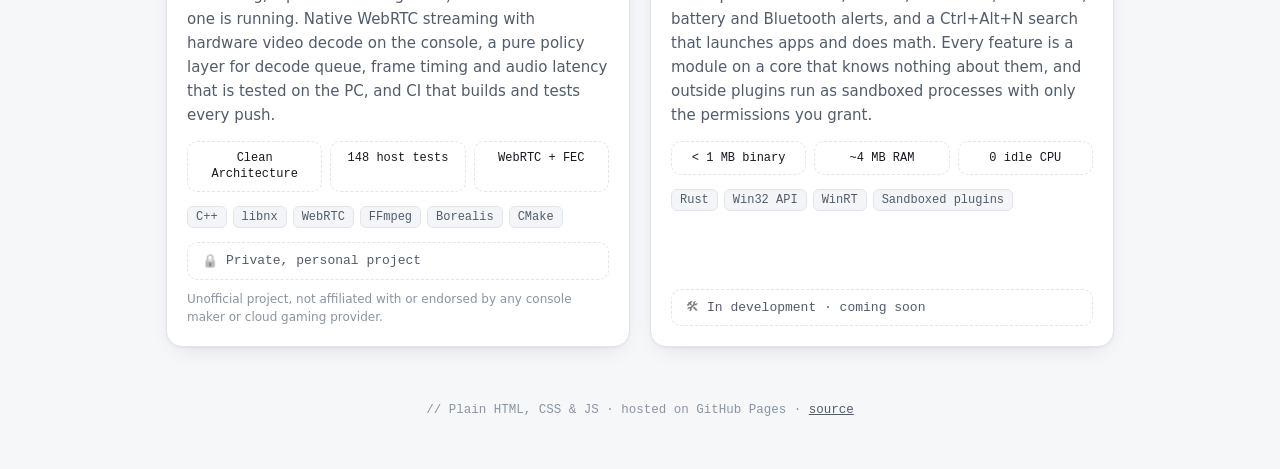
==== commit 8e139a20: "Add Notchn't card (in development, no links) with animated notch demo Co-Authored-By: Claude Opus 5." ====
--- a/index.html
+++ b/index.html
@@ -6,7 +6,7 @@
   <meta http-equiv="Content-Security-Policy" content="default-src 'none'; script-src 'self'; style-src 'self' https://fonts.googleapis.com; font-src https://fonts.gstatic.com; img-src 'self'; connect-src https://api.github.com; base-uri 'none'; form-action 'none'">
   <meta name="referrer" content="strict-origin-when-cross-origin">
   <title>Atylla · Projects</title>
-  <meta name="description" content="Projects by Atylla Azevedo: StudyIA, !StayAlone, CloudNX and whatever comes next.">
+  <meta name="description" content="Projects by Atylla Azevedo: StudyIA, !StayAlone, CloudNX, Notchn&#39;t and whatever comes next.">
   <meta name="theme-color" content="#0d1014">
   <meta property="og:title" content="Atylla · Projects">
   <meta property="og:description" content="Things I build: desktop apps, tools and AI experiments.">
@@ -15,7 +15,7 @@
   <link rel="preconnect" href="https://fonts.googleapis.com">
   <link rel="preconnect" href="https://fonts.gstatic.com" crossorigin>
   <link href="https://fonts.googleapis.com/css2?family=Inter:wght@400;500;600;700&family=JetBrains+Mono:wght@400;500;700&display=swap" rel="stylesheet">
-  <link rel="stylesheet" href="style.css?v=5">
+  <link rel="stylesheet" href="style.css?v=6">
 </head>
 <body>
   <main class="wrap">
@@ -44,7 +44,7 @@
     </footer>
   </main>
 
-  <script src="projects.js?v=8"></script>
-  <script src="script.js?v=5"></script>
+  <script src="projects.js?v=9"></script>
+  <script src="script.js?v=6"></script>
 </body>
 </html>
--- a/style.css
+++ b/style.css
@@ -573,6 +573,190 @@
 
 .nx-screen:focus-visible { outline: 2px solid var(--accent); outline-offset: 2px; }
 
+/* ---------- Notchn't demo ---------- */
+
+.scene-notch {
+  background:
+    radial-gradient(120% 70% at 85% 110%, rgba(255, 214, 150, .75), transparent 60%),
+    radial-gradient(90% 60% at 10% 100%, rgba(255, 255, 255, .18), transparent 60%),
+    linear-gradient(165deg, #174b5a 0%, #2f8a8c 50%, #7cc3a8 100%);
+}
+
+.notch {
+  --ease: cubic-bezier(.34, 1.3, .55, 1);
+  position: absolute;
+  z-index: 2;
+  top: 0;
+  left: 50%;
+  width: 20cqw;
+  height: 3.4cqw;
+  padding: 0;
+  border: 0;
+  border-radius: 0 0 1.6cqw 1.6cqw;
+  background: #000;
+  color: #fff;
+  font: 500 clamp(7px, 2.2cqw, 11px)/1.3 var(--sans);
+  text-align: left;
+  transform: translateX(-50%);
+  box-shadow: 0 6px 18px -6px rgba(0, 0, 0, .5);
+  overflow: hidden;
+  cursor: pointer;
+  transition: width .5s var(--ease), height .5s var(--ease), border-radius .5s var(--ease);
+}
+
+.notch[data-state="peek"], .notch[data-state="hud"] { width: 38cqw; height: 6.4cqw; border-radius: 0 0 2.6cqw 2.6cqw; }
+.notch[data-state="panel"] { width: 64cqw; height: 30cqw; border-radius: 0 0 3.6cqw 3.6cqw; }
+
+.notch:focus-visible { outline: 2px solid var(--accent); outline-offset: 2px; }
+
+.nt-view {
+  position: absolute;
+  inset: 0;
+  opacity: 0;
+  pointer-events: none;
+  transition: opacity .15s;
+}
+
+.notch[data-state="peek"] .nt-peek,
+.notch[data-state="panel"] .nt-panel,
+.notch[data-state="hud"] .nt-hud { opacity: 1; transition: opacity .25s .18s; }
+
+.nt-art {
+  flex-shrink: 0;
+  aspect-ratio: 1;
+  border-radius: .6em;
+  background:
+    radial-gradient(circle at 70% 30%, rgba(255, 255, 255, .35), transparent 40%),
+    linear-gradient(135deg, #ff6a88 0%, #7b5cff 55%, #19c9ff 100%);
+}
+
+.nt-art.small { height: 1.7em; border-radius: .35em; }
+
+.nt-peek {
+  display: flex;
+  align-items: center;
+  gap: .7em;
+  padding: 0 1.6cqw;
+}
+
+.nt-peek-title {
+  flex: 1;
+  min-width: 0;
+  font-weight: 600;
+  white-space: nowrap;
+  overflow: hidden;
+  text-overflow: ellipsis;
+}
+
+.nt-eq { display: flex; align-items: flex-end; gap: .2em; height: 1.1em; }
+
+.nt-eq i {
+  width: .25em;
+  height: 100%;
+  border-radius: .2em;
+  background: #3ecf8e;
+  transform-origin: bottom;
+  animation: nt-eq .9s ease-in-out infinite;
+}
+
+.nt-eq i:nth-child(2) { animation-delay: -.3s; animation-duration: .7s; }
+.nt-eq i:nth-child(3) { animation-delay: -.55s; animation-duration: 1.1s; }
+
+@keyframes nt-eq { 0%, 100% { transform: scaleY(.3); } 50% { transform: scaleY(1); } }
+
+.nt-panel {
+  display: flex;
+  gap: 1.1em;
+  padding: 2.2cqw 2.4cqw;
+}
+
+.nt-panel .nt-art { height: 100%; }
+
+.nt-tabs {
+  position: absolute;
+  top: 1.4cqw;
+  right: 2cqw;
+  display: flex;
+  gap: .45em;
+}
+
+.nt-tabs i { width: .45em; height: .45em; border-radius: 50%; background: #3a3d45; }
+.nt-tabs i.on { background: #fff; }
+
+.nt-info {
+  display: flex;
+  flex-direction: column;
+  justify-content: center;
+  flex: 1;
+  min-width: 0;
+}
+
+.nt-info b { font-size: 1.25em; font-weight: 700; white-space: nowrap; overflow: hidden; text-overflow: ellipsis; }
+.nt-artist { color: #b8bdc8; }
+.nt-app { color: #6f7684; font-size: .8em; margin-top: .1em; }
+
+.nt-progress {
+  height: .3em;
+  margin-top: .8em;
+  border-radius: 1em;
+  background: #2a2d34;
+  overflow: hidden;
+}
+
+.nt-progress i { display: block; height: 100%; background: #fff; border-radius: inherit; transition: width 1s linear; }
+
+.nt-times {
+  display: flex;
+  justify-content: space-between;
+  margin-top: .3em;
+  color: #6f7684;
+  font: .75em var(--mono);
+}
+
+.nt-controls {
+  display: flex;
+  align-items: center;
+  justify-content: center;
+  gap: 1.3em;
+  margin-top: .45em;
+  color: #e6e8ee;
+}
+
+.nt-controls svg { width: 1.3em; height: 1.3em; display: block; }
+
+.nt-controls .play {
+  display: grid;
+  place-items: center;
+  width: 2em;
+  height: 2em;
+  border-radius: 50%;
+  background: #fff;
+  color: #000;
+}
+
+.nt-controls .play svg { width: 1.05em; height: 1.05em; }
+
+.nt-hud {
+  display: flex;
+  align-items: center;
+  gap: .7em;
+  padding: 0 1.8cqw;
+}
+
+.nt-hud-icon svg { display: block; width: 1.35em; height: 1.35em; }
+
+.nt-hud-bar {
+  flex: 1;
+  height: .35em;
+  border-radius: 1em;
+  background: #2a2d34;
+  overflow: hidden;
+}
+
+.nt-hud-bar i { display: block; height: 100%; background: #fff; border-radius: inherit; transition: width .25s ease; }
+
+.nt-hud-val { min-width: 2.6em; text-align: right; font: 600 .85em var(--mono); }
+
 /* card without buttons (private projects) */
 .private-note {
   display: flex;
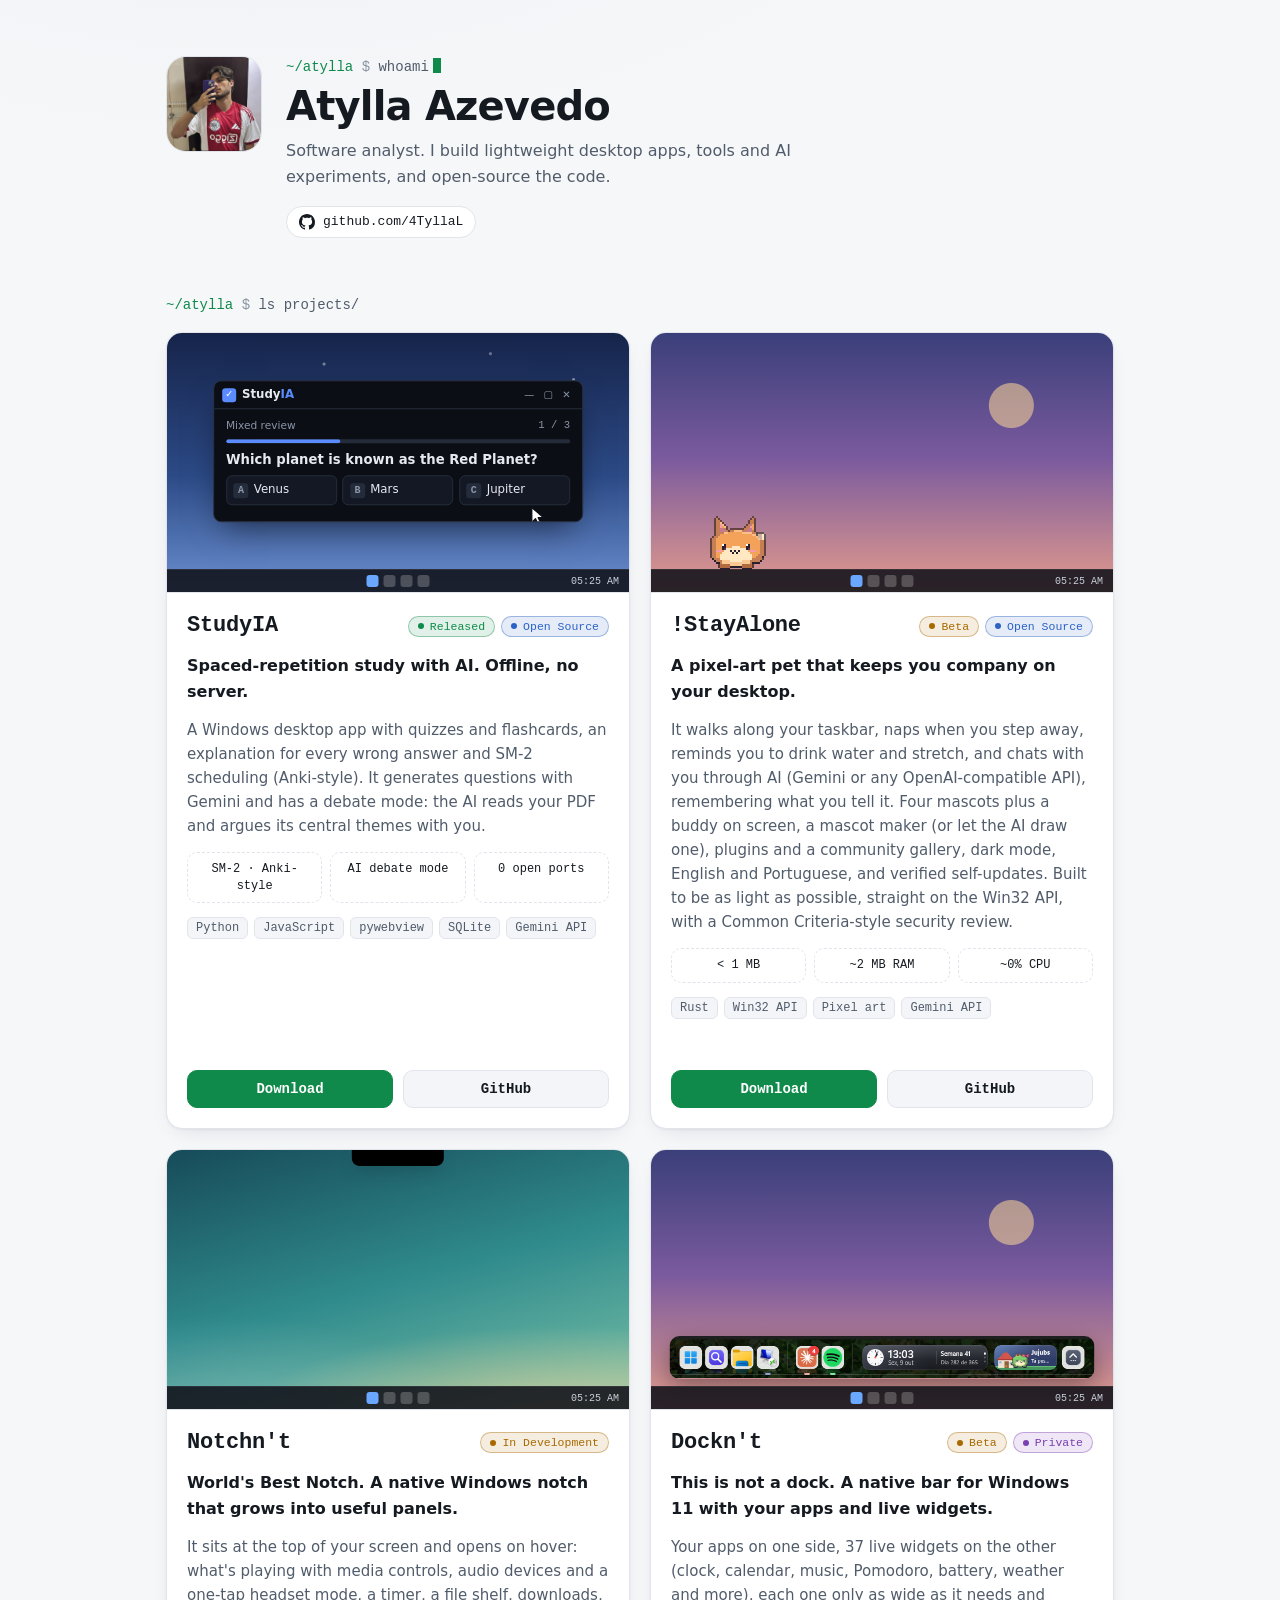
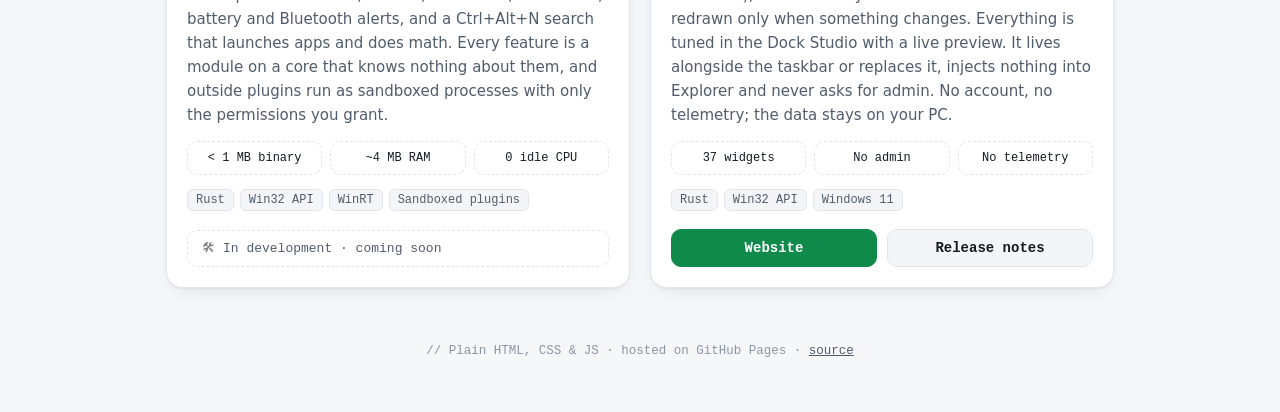
==== commit 5e3deb13: "Remove CloudNX; add Dockn't card (beta, real dock screenshot) Co-Authored-By: Claude Opus 5.5 <norep" ====
--- a/index.html
+++ b/index.html
@@ -6,7 +6,7 @@
   <meta http-equiv="Content-Security-Policy" content="default-src 'none'; script-src 'self'; style-src 'self' https://fonts.googleapis.com; font-src https://fonts.gstatic.com; img-src 'self'; connect-src https://api.github.com; base-uri 'none'; form-action 'none'">
   <meta name="referrer" content="strict-origin-when-cross-origin">
   <title>Atylla · Projects</title>
-  <meta name="description" content="Projects by Atylla Azevedo: StudyIA, !StayAlone, CloudNX, Notchn&#39;t and whatever comes next.">
+  <meta name="description" content="Projects by Atylla Azevedo: StudyIA, !StayAlone, Notchn&#39;t, Dockn&#39;t and whatever comes next.">
   <meta name="theme-color" content="#0d1014">
   <meta property="og:title" content="Atylla · Projects">
   <meta property="og:description" content="Things I build: desktop apps, tools and AI experiments.">
--- a/style.css
+++ b/style.css
@@ -226,6 +226,17 @@
   background: none;
 }
 
+.dock-scene .dock-shot {
+  position: absolute;
+  left: 50%;
+  bottom: 30px;
+  width: 92%;
+  height: auto;
+  transform: translateX(-50%);
+  border-radius: 10px;
+  box-shadow: 0 8px 24px rgb(0 0 0 / 0.35);
+}
+
 .mascot canvas { width: 100%; height: 100%; image-rendering: pixelated; display: block; }
 
 .bubble {
@@ -428,150 +439,6 @@
 .sw-cursor.click svg { transform: scale(.8); }
 
 .sw-opt:focus-visible { outline: 2px solid var(--sw-blue); outline-offset: 1px; }
-
-/* ---------- CloudNX console demo ---------- */
-
-.scene-nx {
-  background:
-    radial-gradient(circle at 20% 20%, rgba(255, 255, 255, .45) 0 1px, transparent 2px),
-    radial-gradient(circle at 82% 14%, rgba(255, 255, 255, .35) 0 1px, transparent 2px),
-    radial-gradient(circle at 60% 26%, rgba(255, 255, 255, .3) 0 1px, transparent 2px),
-    linear-gradient(180deg, #1a1233 0%, #3d2160 55%, #a24a70 100%);
-}
-
-.nx {
-  position: absolute;
-  z-index: 2;
-  left: 50%;
-  top: calc((100% - 22px) / 2);
-  width: 76%;
-  display: flex;
-  transform: translate(-50%, -50%);
-  filter: drop-shadow(0 12px 18px rgba(0, 0, 0, .45));
-}
-
-.nx-joy {
-  position: relative;
-  flex: 0 0 12.5%;
-}
-
-.nx-joy.left { background: #4b505b; border-radius: 42% 6% 6% 42% / 22% 6% 6% 22%; }
-.nx-joy.right { background: #4b505b; border-radius: 6% 42% 42% 6% / 6% 22% 22% 6%; }
-
-.nx-joy .stick {
-  position: absolute;
-  left: 50%;
-  width: 46%;
-  aspect-ratio: 1;
-  border-radius: 50%;
-  background: radial-gradient(circle at 40% 35%, #4a4d57, #1d1f25 70%);
-  transform: translateX(-50%);
-}
-
-.nx-joy .btns {
-  position: absolute;
-  left: 50%;
-  width: 44%;
-  aspect-ratio: 1;
-  transform: translateX(-50%);
-  background:
-    radial-gradient(circle at 50% 14%, #1d1f25 0 13%, transparent 14%),
-    radial-gradient(circle at 50% 86%, #1d1f25 0 13%, transparent 14%),
-    radial-gradient(circle at 14% 50%, #1d1f25 0 13%, transparent 14%),
-    radial-gradient(circle at 86% 50%, #1d1f25 0 13%, transparent 14%);
-}
-
-.nx-joy.left .stick { top: 18%; }
-.nx-joy.left .btns { top: 56%; }
-.nx-joy.right .btns { top: 16%; }
-.nx-joy.right .stick { top: 58%; }
-
-.nx-body {
-  flex: 1;
-  padding: 2.2cqw 2.4cqw;
-  background: #25272d;
-}
-
-.nx-screen {
-  position: relative;
-  display: block;
-  width: 100%;
-  aspect-ratio: 16 / 9;
-  padding: 0;
-  border: 0;
-  border-radius: 2px;
-  background: #07080c;
-  overflow: hidden;
-  cursor: pointer;
-}
-
-.nx-screen canvas {
-  display: block;
-  width: 100%;
-  height: 100%;
-  image-rendering: pixelated;
-}
-
-.nx-hud {
-  position: absolute;
-  inset: 0 0 auto 0;
-  display: flex;
-  justify-content: space-between;
-  gap: .5em;
-  padding: .5em .6em;
-  font: 600 clamp(7px, 1.75cqw, 9.5px)/1 var(--mono);
-  color: #fff;
-  pointer-events: none;
-  transition: opacity .2s;
-}
-
-.nx-hud span {
-  padding: .3em .5em;
-  border-radius: .4em;
-  background: rgba(8, 10, 16, .6);
-  white-space: nowrap;
-}
-
-.nx-provider::before {
-  content: "";
-  display: inline-block;
-  width: .55em;
-  height: .55em;
-  margin-right: .45em;
-  border-radius: 50%;
-  background: #ff4d5a;
-  animation: pulse 1.4s ease-in-out infinite;
-}
-
-.nx-connect {
-  position: absolute;
-  inset: 0;
-  display: grid;
-  place-items: center;
-  font: 500 clamp(6.5px, 1.9cqw, 10.5px) var(--mono);
-  color: #aeb6c6;
-  opacity: 0;
-  pointer-events: none;
-  transition: opacity .2s;
-}
-
-.nx-connect::after {
-  content: "";
-  position: absolute;
-  top: calc(50% + 1.1em);
-  width: 30%;
-  height: 2px;
-  border-radius: 2px;
-  background: linear-gradient(90deg, transparent, #5b8cff, transparent) 0 0 / 50% 100% no-repeat, rgba(255, 255, 255, .08);
-  animation: nx-load 1s linear infinite;
-}
-
-@keyframes nx-load { from { background-position: -100% 0, 0 0; } to { background-position: 200% 0, 0 0; } }
-
-.nx-screen.connecting .nx-hud { opacity: 0; }
-.nx-screen.connecting .nx-connect { opacity: 1; }
-
-.nx-screen:focus-visible { outline: 2px solid var(--accent); outline-offset: 2px; }
 
 /* ---------- Notchn't demo ---------- */
 
@@ -825,7 +692,7 @@
 }
 
 .badge.released { --c: var(--released); }
-.badge.dev { --c: var(--dev); }
+.badge.dev, .badge.beta { --c: var(--dev); }
 .badge.dev::before { animation: pulse 1.6s ease-in-out infinite; }
 .badge.open-source { --c: var(--oss); }
 .badge.private { --c: var(--private); }
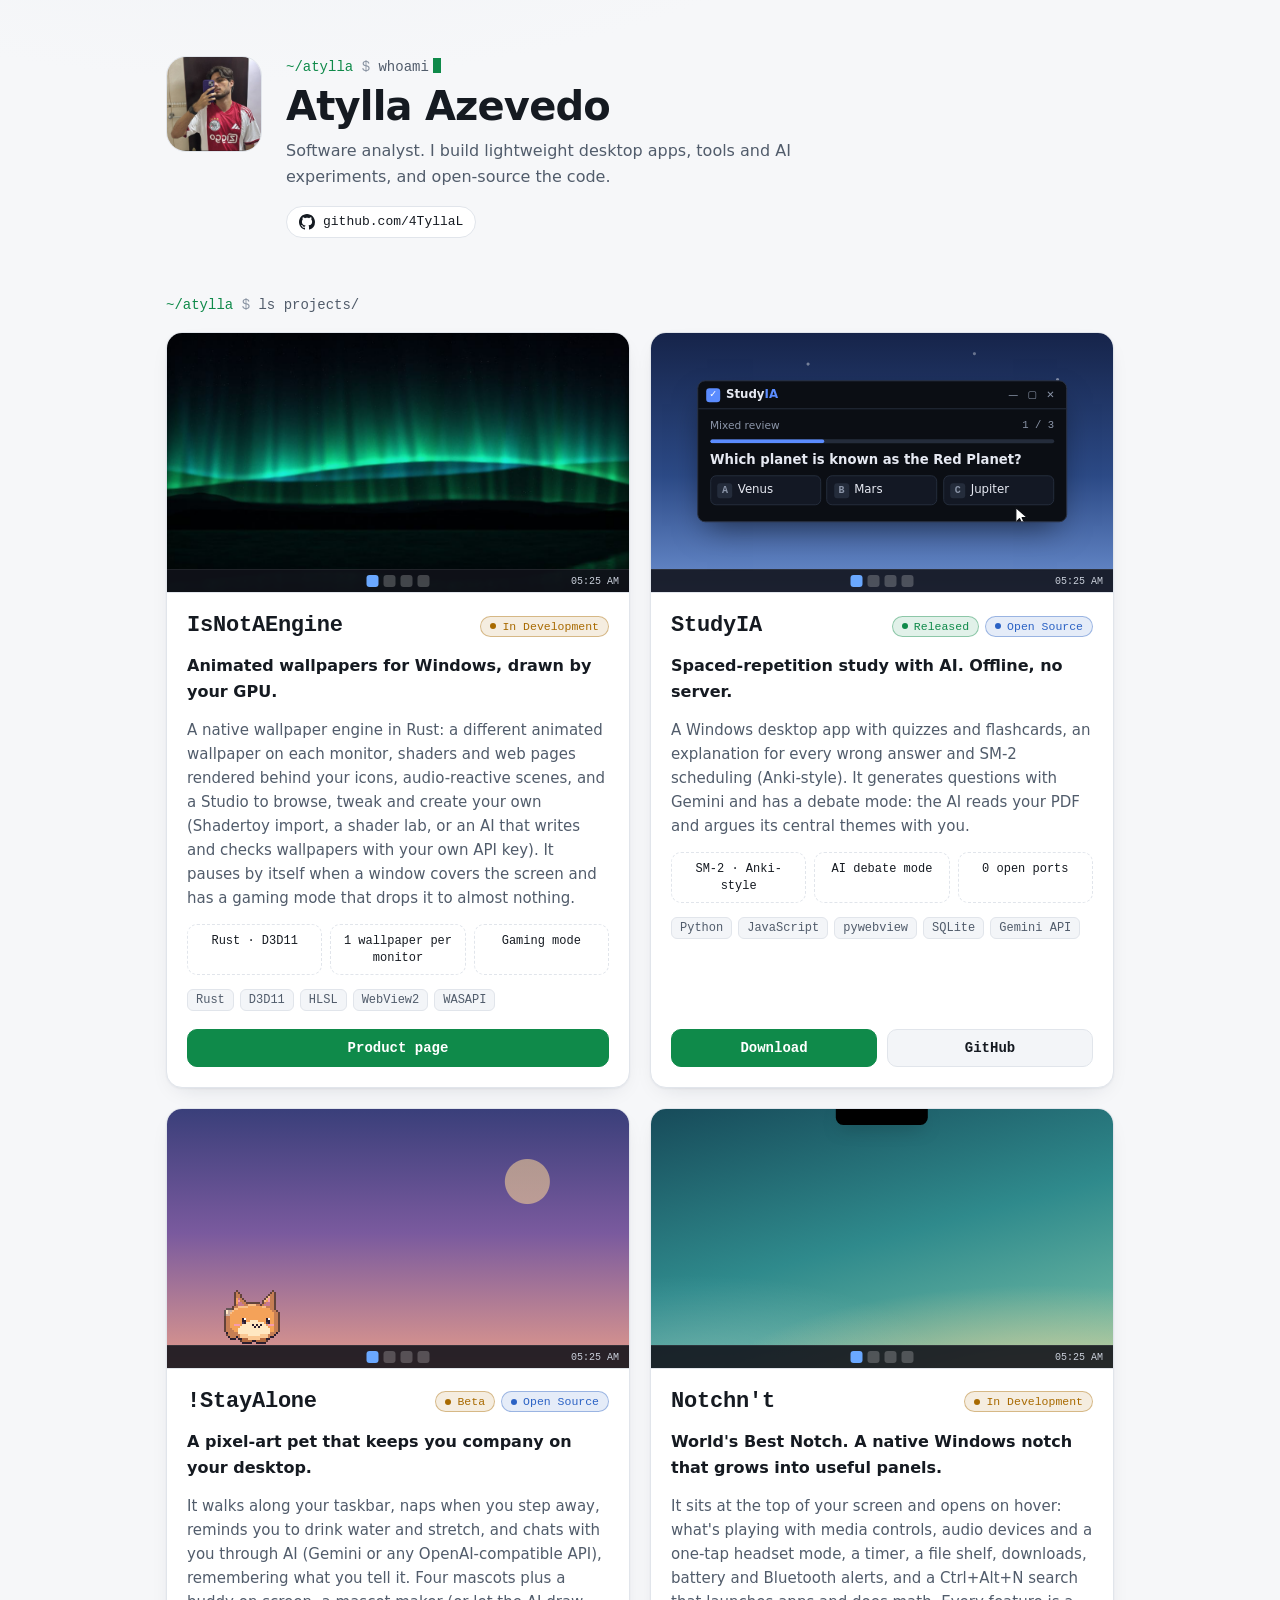
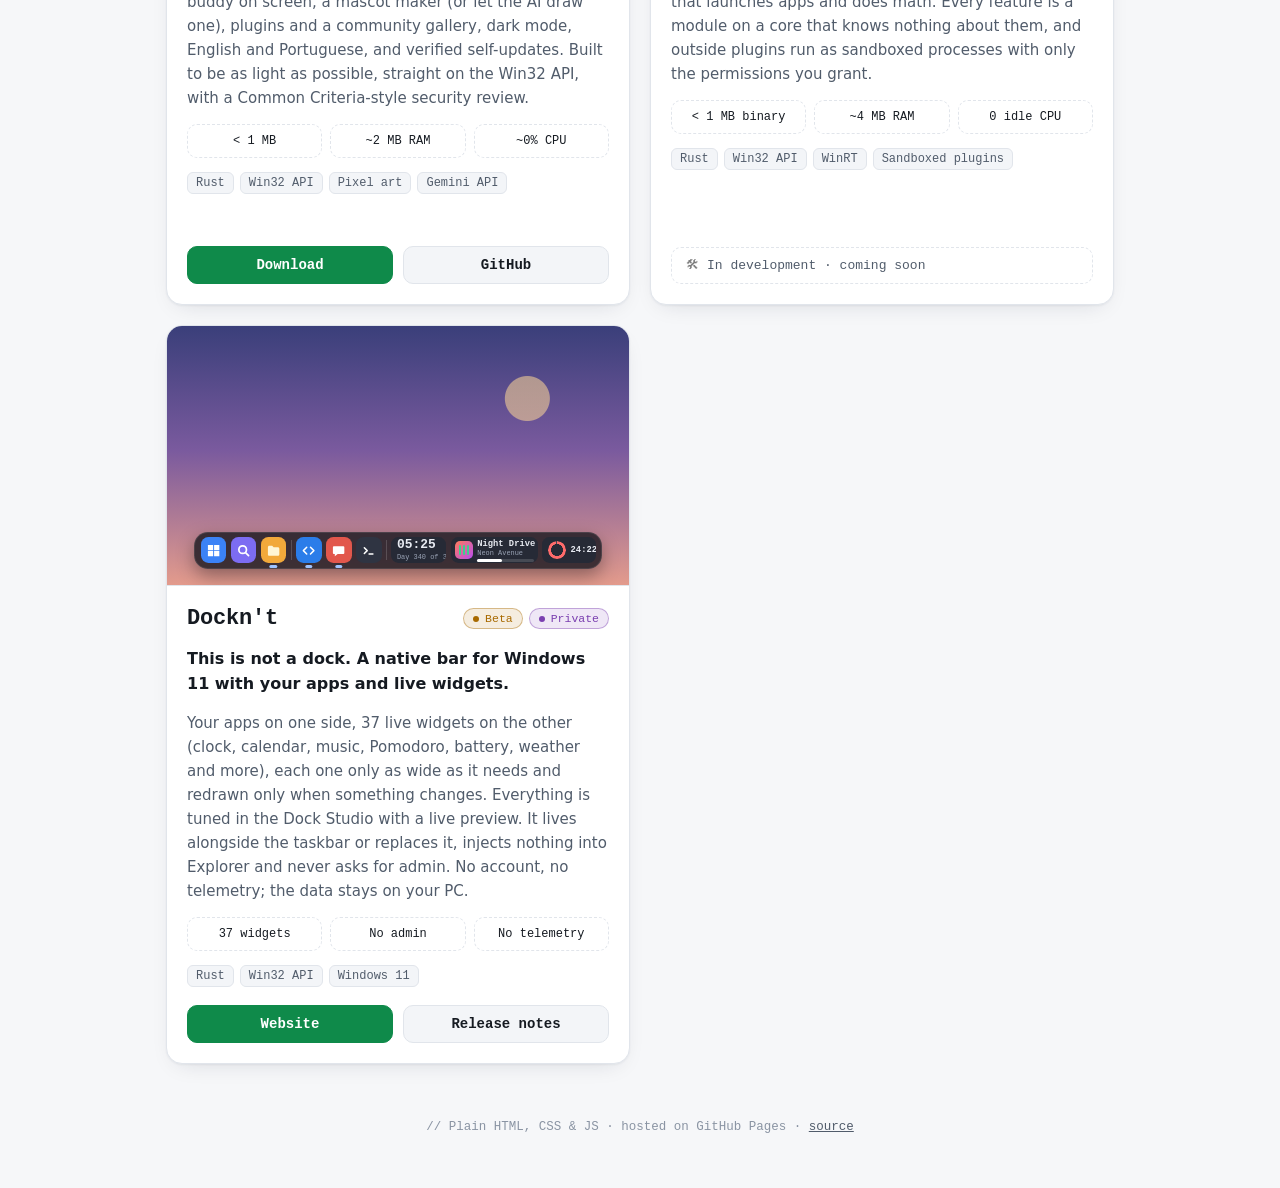
==== commit 188e5dd1: "feat: IsNotAEngine (card no padrão de cenas + página do produto em isnotaengine/) Co-Authored-By: Cl" ====
--- a/index.html
+++ b/index.html
@@ -15,7 +15,7 @@
   <link rel="preconnect" href="https://fonts.googleapis.com">
   <link rel="preconnect" href="https://fonts.gstatic.com" crossorigin>
   <link href="https://fonts.googleapis.com/css2?family=Inter:wght@400;500;600;700&family=JetBrains+Mono:wght@400;500;700&display=swap" rel="stylesheet">
-  <link rel="stylesheet" href="style.css?v=6">
+  <link rel="stylesheet" href="style.css?v=21">
 </head>
 <body>
   <main class="wrap">
@@ -44,7 +44,7 @@
     </footer>
   </main>
 
-  <script src="projects.js?v=9"></script>
-  <script src="script.js?v=6"></script>
+  <script src="projects.js?v=21"></script>
+  <script src="script.js?v=21"></script>
 </body>
 </html>
--- a/style.css
+++ b/style.css
@@ -1,807 +1,900 @@
-:root {
-  --bg: #0d1014;
-  --bg-grad: #121821;
-  --card: #151a21;
-  --card-2: #1b222b;
-  --line: #262e39;
-  --text: #e6e9ee;
-  --muted: #9aa4b2;
-  --dim: #5f6b7a;
-  --accent: #7ee0a1;
-  --accent-ink: #0d1014;
-  --released: #7ee0a1;
-  --dev: #f4c152;
-  --oss: #8ab4f8;
-  --private: #c9a0ff;
-  --shadow: 0 1px 0 rgba(255, 255, 255, .03) inset, 0 10px 30px -12px rgba(0, 0, 0, .6);
-  --mono: "JetBrains Mono", ui-monospace, "Cascadia Code", Consolas, monospace;
-  --sans: "Inter", system-ui, -apple-system, "Segoe UI", sans-serif;
-  color-scheme: dark;
-}
-
-@media (prefers-color-scheme: light) {
-  :root:not([data-theme="dark"]) {
-    --bg: #f6f7f9;
-    --bg-grad: #eef1f5;
-    --card: #ffffff;
-    --card-2: #f3f5f8;
-    --line: #e1e5eb;
-    --text: #151a21;
-    --muted: #515c6b;
-    --dim: #8a94a3;
-    --accent: #0f8a4a;
-    --accent-ink: #ffffff;
-    --released: #0f8a4a;
-    --dev: #a86a00;
-    --oss: #2b62c4;
-    --private: #7a3fb0;
-    --shadow: 0 1px 2px rgba(20, 30, 50, .05), 0 8px 24px -12px rgba(20, 30, 50, .18);
-    color-scheme: light;
-  }
-}
-
-* { box-sizing: border-box; }
-
-html, body { margin: 0; }
-
-body {
-  background: radial-gradient(1200px 600px at 20% -10%, var(--bg-grad), var(--bg) 60%) no-repeat, var(--bg);
-  min-height: 100vh;
-  color: var(--text);
-  font: 16px/1.6 var(--sans);
-  -webkit-font-smoothing: antialiased;
-}
-
-a { color: inherit; }
-
-.wrap {
-  max-width: 980px;
-  margin: 0 auto;
-  padding: 56px 16px 40px;
-}
-
-/* ---------- hero ---------- */
-
-.hero {
-  display: flex;
-  gap: 24px;
-  align-items: flex-start;
-  margin-bottom: 56px;
-}
-
-.avatar {
-  width: 96px;
-  height: 96px;
-  border-radius: 20px;
-  border: 1px solid var(--line);
-  flex-shrink: 0;
-}
-
-.prompt {
-  font-family: var(--mono);
-  font-size: 14px;
-  color: var(--muted);
-  margin: 0 0 6px;
-}
-
-.accent { color: var(--accent); }
-.dim { color: var(--dim); }
-
-.caret {
-  display: inline-block;
-  width: 8px;
-  height: 1.05em;
-  margin-left: 4px;
-  vertical-align: -2px;
-  background: var(--accent);
-  animation: blink 1.1s steps(1) infinite;
-}
-
-@keyframes blink { 50% { opacity: 0; } }
-
-h1 {
-  font-size: clamp(30px, 6vw, 40px);
-  line-height: 1.1;
-  letter-spacing: -0.02em;
-  margin: 0 0 10px;
-}
-
-.bio {
-  color: var(--muted);
-  max-width: 56ch;
-  margin: 0 0 16px;
-}
-
-.social { display: flex; flex-wrap: wrap; gap: 8px; }
-
-.chip-link {
-  display: inline-flex;
-  align-items: center;
-  gap: 8px;
-  padding: 7px 12px;
-  border: 1px solid var(--line);
-  border-radius: 999px;
-  background: var(--card);
-  font: 500 13px var(--mono);
-  text-decoration: none;
-  transition: border-color .15s, transform .15s;
-}
-
-.chip-link svg { width: 16px; height: 16px; }
-.chip-link:hover { border-color: var(--accent); transform: translateY(-1px); }
-
-/* ---------- projects ---------- */
-
-.section-prompt { margin-bottom: 16px; }
-
-.grid {
-  display: grid;
-  grid-template-columns: repeat(auto-fill, minmax(min(100%, 420px), 1fr));
-  gap: 20px;
-}
-
-.card {
-  display: flex;
-  flex-direction: column;
-  background: var(--card);
-  border: 1px solid var(--line);
-  border-radius: 16px;
-  overflow: hidden;
-  box-shadow: var(--shadow);
-  transition: border-color .2s, transform .2s;
-}
-
-.card:hover { border-color: color-mix(in srgb, var(--accent) 45%, var(--line)); transform: translateY(-2px); }
-
-.preview {
-  position: relative;
-  container-type: inline-size;
-  aspect-ratio: 16 / 9;
-  background: var(--card-2);
-  border-bottom: 1px solid var(--line);
-  overflow: hidden;
-}
-
-.preview img {
-  width: 100%;
-  height: 100%;
-  object-fit: cover;
-  object-position: top left;
-  display: block;
-}
-
-/* the "desktop" both previews live on: wallpaper + taskbar */
-.scene {
-  position: absolute;
-  inset: 0;
-  background:
-    radial-gradient(circle at 78% 28%, rgba(255, 216, 150, .55) 0 22px, transparent 23px),
-    linear-gradient(180deg, #3a3f7a 0%, #7a5a9e 48%, #e39b8c 100%);
-}
-
-.scene::after {
-  content: "";
-  position: absolute;
-  left: 0; right: 0; bottom: 0;
-  height: 22px;
-  background: rgba(16, 18, 26, .88);
-  border-top: 1px solid rgba(255, 255, 255, .08);
-}
-
-.scene .tray {
-  position: absolute;
-  right: 10px; bottom: 5px;
-  z-index: 1;
-  font: 500 10px var(--mono);
-  color: #c9cfda;
-}
-
-.scene .start {
-  position: absolute;
-  left: 50%; bottom: 5px;
-  z-index: 1;
-  display: flex; gap: 5px;
-  transform: translateX(-50%);
-}
-
-.scene .start i {
-  width: 12px; height: 12px;
-  border-radius: 3px;
-  background: rgba(255, 255, 255, .22);
-}
-
-.scene .start i:first-child { background: #6aa8ff; }
-
-.mascot {
-  position: absolute;
-  bottom: 22px;
-  left: 0;
-  z-index: 2;
-  width: 64px;
-  height: 64px;
-  image-rendering: pixelated;
-  cursor: pointer;
-  border: 0;
-  padding: 0;
-  background: none;
-}
-
-.dock-scene .dock-shot {
-  position: absolute;
-  left: 50%;
-  bottom: 30px;
-  width: 92%;
-  height: auto;
-  transform: translateX(-50%);
-  border-radius: 10px;
-  box-shadow: 0 8px 24px rgb(0 0 0 / 0.35);
-}
-
-.mascot canvas { width: 100%; height: 100%; image-rendering: pixelated; display: block; }
-
-.bubble {
-  position: absolute;
-  bottom: 92px;
-  z-index: 3;
-  padding: 4px 9px;
-  border-radius: 8px;
-  background: #fff;
-  color: #2b1e2f;
-  font: 600 12px var(--mono);
-  white-space: nowrap;
-  pointer-events: none;
-  opacity: 0;
-  transform: translate(-50%, 4px);
-  transition: opacity .2s, transform .2s;
-}
-
-.bubble.show { opacity: 1; transform: translate(-50%, 0); }
-
-/* ---------- StudyIA demo window ---------- */
-
-.scene-study {
-  background:
-    radial-gradient(circle at 16% 22%, rgba(255, 255, 255, .5) 0 1px, transparent 2px),
-    radial-gradient(circle at 34% 12%, rgba(255, 255, 255, .4) 0 1px, transparent 2px),
-    radial-gradient(circle at 88% 18%, rgba(255, 255, 255, .45) 0 1px, transparent 2px),
-    radial-gradient(circle at 70% 8%, rgba(255, 255, 255, .35) 0 1px, transparent 2px),
-    linear-gradient(180deg, #16244a 0%, #2c4a86 55%, #6b8fd0 100%);
-}
-
-.study-win {
-  --sw-bg: #0b0e14;
-  --sw-card: #131824;
-  --sw-line: #242c3b;
-  --sw-text: #e6e9f2;
-  --sw-muted: #8b95a8;
-  --sw-blue: #5b8cff;
-  --sw-green: #3ecf8e;
-  --sw-red: #f26d6d;
-  position: absolute;
-  z-index: 2;
-  left: 50%;
-  top: calc((100% - 22px) / 2);
-  width: 80%;
-  max-height: calc(100% - 22px - 12px);
-  transform: translate(-50%, -50%);
-  display: flex;
-  flex-direction: column;
-  background: var(--sw-bg);
-  border: 1px solid #2a3244;
-  border-radius: 8px;
-  box-shadow: 0 14px 30px -10px rgba(0, 0, 0, .55);
-  color: var(--sw-text);
-  font: 500 clamp(8px, 2.55cqw, 12.5px)/1.35 var(--sans);
-  overflow: hidden;
-}
-
-.sw-title {
-  display: flex;
-  align-items: center;
-  gap: .5em;
-  padding: .45em .7em;
-  border-bottom: 1px solid var(--sw-line);
-  font-weight: 700;
-}
-
-.sw-title b { color: var(--sw-blue); }
-
-.sw-logo {
-  display: grid;
-  place-items: center;
-  width: 1.45em;
-  height: 1.45em;
-  border-radius: .35em;
-  background: var(--sw-blue);
-  color: #fff;
-  font-size: .8em;
-}
-
-.sw-ctrl { margin-left: auto; color: var(--sw-muted); font-weight: 400; letter-spacing: .3em; font-size: .85em; }
-
-.sw-body {
-  display: flex;
-  flex-direction: column;
-  gap: .55em;
-  padding: .8em 1em;
-  flex: 1;
-  min-height: 0;
-}
-
-.sw-head {
-  display: flex;
-  justify-content: space-between;
-  color: var(--sw-muted);
-  font-size: .9em;
-}
-
-.sw-count { font-family: var(--mono); }
-
-.sw-bar {
-  height: .3em;
-  border-radius: 1em;
-  background: var(--sw-line);
-  overflow: hidden;
-}
-
-.sw-bar i {
-  display: block;
-  height: 100%;
-  background: var(--sw-blue);
-  border-radius: inherit;
-  transition: width .5s ease;
-}
-
-.sw-q { margin: .15em 0 0; font-weight: 700; font-size: 1.12em; }
-
-.sw-opts {
-  display: grid;
-  grid-template-columns: repeat(3, 1fr);
-  gap: .45em;
-}
-
-.sw-opt {
-  display: flex;
-  align-items: center;
-  gap: .45em;
-  padding: .5em .55em;
-  border: 1px solid var(--sw-line);
-  border-radius: .5em;
-  background: var(--sw-card);
-  color: var(--sw-text);
-  font: inherit;
-  text-align: left;
-  cursor: pointer;
-  transition: border-color .2s, background .2s, transform .1s;
-  min-width: 0;
-  white-space: nowrap;
-  overflow: hidden;
-  text-overflow: ellipsis;
-}
-
-.sw-opt b {
-  flex-shrink: 0;
-  display: grid;
-  place-items: center;
-  width: 1.5em;
-  height: 1.5em;
-  border-radius: .3em;
-  background: var(--sw-line);
-  color: var(--sw-muted);
-  font: 700 .85em var(--mono);
-}
-
-.sw-opt:hover { border-color: var(--sw-blue); }
-.sw-opt.pressed { transform: scale(.96); }
-.sw-opt.right { border-color: var(--sw-green); background: color-mix(in srgb, var(--sw-green) 14%, var(--sw-card)); }
-.sw-opt.right b { background: var(--sw-green); color: #0b0e14; }
-.sw-opt.wrong { border-color: var(--sw-red); background: color-mix(in srgb, var(--sw-red) 14%, var(--sw-card)); }
-.sw-opt.wrong b { background: var(--sw-red); color: #0b0e14; }
-
-.sw-fb {
-  margin: 0;
-  font-size: .92em;
-  opacity: 0;
-  transform: translateY(3px);
-  transition: opacity .25s, transform .25s;
-}
-
-.sw-fb.show { opacity: 1; transform: none; }
-.sw-fb.ok { color: var(--sw-green); }
-.sw-fb.bad { color: var(--sw-red); }
-
-.sw-pill {
-  display: inline-block;
-  margin-top: .2em;
-  padding: .1em .55em;
-  border-radius: 1em;
-  background: color-mix(in srgb, currentColor 15%, transparent);
-  font: 500 .92em var(--mono);
-  white-space: nowrap;
-}
-
-.sw-fb.bad .sw-pill { color: #f5b942; }
-
-.sw-cursor {
-  position: absolute;
-  top: 0;
-  left: 0;
-  z-index: 3;
-  width: 1.1em;
-  pointer-events: none;
-  opacity: 0;
-}
-
-.sw-cursor.ready { opacity: 1; transition: transform .75s cubic-bezier(.45, .05, .25, 1); }
-.sw-cursor.ready.away { opacity: 0; transition: transform .75s cubic-bezier(.45, .05, .25, 1), opacity .3s; }
-
-.sw-cursor svg { display: block; width: 100%; transition: transform .12s; }
-.sw-cursor.click svg { transform: scale(.8); }
-
-.sw-opt:focus-visible { outline: 2px solid var(--sw-blue); outline-offset: 1px; }
-
-/* ---------- Notchn't demo ---------- */
-
-.scene-notch {
-  background:
-    radial-gradient(120% 70% at 85% 110%, rgba(255, 214, 150, .75), transparent 60%),
-    radial-gradient(90% 60% at 10% 100%, rgba(255, 255, 255, .18), transparent 60%),
-    linear-gradient(165deg, #174b5a 0%, #2f8a8c 50%, #7cc3a8 100%);
-}
-
-.notch {
-  --ease: cubic-bezier(.34, 1.3, .55, 1);
-  position: absolute;
-  z-index: 2;
-  top: 0;
-  left: 50%;
-  width: 20cqw;
-  height: 3.4cqw;
-  padding: 0;
-  border: 0;
-  border-radius: 0 0 1.6cqw 1.6cqw;
-  background: #000;
-  color: #fff;
-  font: 500 clamp(7px, 2.2cqw, 11px)/1.3 var(--sans);
-  text-align: left;
-  transform: translateX(-50%);
-  box-shadow: 0 6px 18px -6px rgba(0, 0, 0, .5);
-  overflow: hidden;
-  cursor: pointer;
-  transition: width .5s var(--ease), height .5s var(--ease), border-radius .5s var(--ease);
-}
-
-.notch[data-state="peek"], .notch[data-state="hud"] { width: 38cqw; height: 6.4cqw; border-radius: 0 0 2.6cqw 2.6cqw; }
-.notch[data-state="panel"] { width: 64cqw; height: 30cqw; border-radius: 0 0 3.6cqw 3.6cqw; }
-
-.notch:focus-visible { outline: 2px solid var(--accent); outline-offset: 2px; }
-
-.nt-view {
-  position: absolute;
-  inset: 0;
-  opacity: 0;
-  pointer-events: none;
-  transition: opacity .15s;
-}
-
-.notch[data-state="peek"] .nt-peek,
-.notch[data-state="panel"] .nt-panel,
-.notch[data-state="hud"] .nt-hud { opacity: 1; transition: opacity .25s .18s; }
-
-.nt-art {
-  flex-shrink: 0;
-  aspect-ratio: 1;
-  border-radius: .6em;
-  background:
-    radial-gradient(circle at 70% 30%, rgba(255, 255, 255, .35), transparent 40%),
-    linear-gradient(135deg, #ff6a88 0%, #7b5cff 55%, #19c9ff 100%);
-}
-
-.nt-art.small { height: 1.7em; border-radius: .35em; }
-
-.nt-peek {
-  display: flex;
-  align-items: center;
-  gap: .7em;
-  padding: 0 1.6cqw;
-}
-
-.nt-peek-title {
-  flex: 1;
-  min-width: 0;
-  font-weight: 600;
-  white-space: nowrap;
-  overflow: hidden;
-  text-overflow: ellipsis;
-}
-
-.nt-eq { display: flex; align-items: flex-end; gap: .2em; height: 1.1em; }
-
-.nt-eq i {
-  width: .25em;
-  height: 100%;
-  border-radius: .2em;
-  background: #3ecf8e;
-  transform-origin: bottom;
-  animation: nt-eq .9s ease-in-out infinite;
-}
-
-.nt-eq i:nth-child(2) { animation-delay: -.3s; animation-duration: .7s; }
-.nt-eq i:nth-child(3) { animation-delay: -.55s; animation-duration: 1.1s; }
-
-@keyframes nt-eq { 0%, 100% { transform: scaleY(.3); } 50% { transform: scaleY(1); } }
-
-.nt-panel {
-  display: flex;
-  gap: 1.1em;
-  padding: 2.2cqw 2.4cqw;
-}
-
-.nt-panel .nt-art { height: 100%; }
-
-.nt-tabs {
-  position: absolute;
-  top: 1.4cqw;
-  right: 2cqw;
-  display: flex;
-  gap: .45em;
-}
-
-.nt-tabs i { width: .45em; height: .45em; border-radius: 50%; background: #3a3d45; }
-.nt-tabs i.on { background: #fff; }
-
-.nt-info {
-  display: flex;
-  flex-direction: column;
-  justify-content: center;
-  flex: 1;
-  min-width: 0;
-}
-
-.nt-info b { font-size: 1.25em; font-weight: 700; white-space: nowrap; overflow: hidden; text-overflow: ellipsis; }
-.nt-artist { color: #b8bdc8; }
-.nt-app { color: #6f7684; font-size: .8em; margin-top: .1em; }
-
-.nt-progress {
-  height: .3em;
-  margin-top: .8em;
-  border-radius: 1em;
-  background: #2a2d34;
-  overflow: hidden;
-}
-
-.nt-progress i { display: block; height: 100%; background: #fff; border-radius: inherit; transition: width 1s linear; }
-
-.nt-times {
-  display: flex;
-  justify-content: space-between;
-  margin-top: .3em;
-  color: #6f7684;
-  font: .75em var(--mono);
-}
-
-.nt-controls {
-  display: flex;
-  align-items: center;
-  justify-content: center;
-  gap: 1.3em;
-  margin-top: .45em;
-  color: #e6e8ee;
-}
-
-.nt-controls svg { width: 1.3em; height: 1.3em; display: block; }
-
-.nt-controls .play {
-  display: grid;
-  place-items: center;
-  width: 2em;
-  height: 2em;
-  border-radius: 50%;
-  background: #fff;
-  color: #000;
-}
-
-.nt-controls .play svg { width: 1.05em; height: 1.05em; }
-
-.nt-hud {
-  display: flex;
-  align-items: center;
-  gap: .7em;
-  padding: 0 1.8cqw;
-}
-
-.nt-hud-icon svg { display: block; width: 1.35em; height: 1.35em; }
-
-.nt-hud-bar {
-  flex: 1;
-  height: .35em;
-  border-radius: 1em;
-  background: #2a2d34;
-  overflow: hidden;
-}
-
-.nt-hud-bar i { display: block; height: 100%; background: #fff; border-radius: inherit; transition: width .25s ease; }
-
-.nt-hud-val { min-width: 2.6em; text-align: right; font: 600 .85em var(--mono); }
-
-/* card without buttons (private projects) */
-.private-note {
-  display: flex;
-  align-items: center;
-  gap: 8px;
-  margin: auto 0 0;
-  padding: 10px 14px;
-  border: 1px dashed var(--line);
-  border-radius: 10px;
-  color: var(--muted);
-  font: 500 13px var(--mono);
-}
-
-.private-note .lock { font-size: 13px; filter: grayscale(1); opacity: .8; }
-
-.disclaimer {
-  margin: -4px 0 0;
-  color: var(--dim);
-  font-size: 12px;
-  line-height: 1.5;
-}
-
-.body {
-  display: flex;
-  flex-direction: column;
-  gap: 14px;
-  padding: 20px;
-  flex: 1;
-}
-
-.title-row {
-  display: flex;
-  align-items: center;
-  justify-content: space-between;
-  gap: 12px;
-  flex-wrap: wrap;
-}
-
-.title-row h2 {
-  margin: 0;
-  font: 700 22px/1.2 var(--mono);
-  letter-spacing: -0.01em;
-}
-
-.badges { display: flex; gap: 6px; flex-wrap: wrap; }
-
-.badge {
-  --c: var(--muted);
-  display: inline-flex;
-  align-items: center;
-  gap: 6px;
-  padding: 3px 9px;
-  border-radius: 999px;
-  border: 1px solid color-mix(in srgb, var(--c) 40%, transparent);
-  background: color-mix(in srgb, var(--c) 12%, transparent);
-  color: var(--c);
-  font: 500 11.5px var(--mono);
-  white-space: nowrap;
-}
-
-.badge::before {
-  content: "";
-  width: 6px; height: 6px;
-  border-radius: 50%;
-  background: currentColor;
-}
-
-.badge.released { --c: var(--released); }
-.badge.dev, .badge.beta { --c: var(--dev); }
-.badge.dev::before { animation: pulse 1.6s ease-in-out infinite; }
-.badge.open-source { --c: var(--oss); }
-.badge.private { --c: var(--private); }
-
-@keyframes pulse { 50% { opacity: .3; } }
-
-.tagline { margin: 0; font-weight: 600; }
-
-.desc { margin: 0; color: var(--muted); font-size: 15px; }
-
-.highlights {
-  display: grid;
-  grid-template-columns: repeat(3, 1fr);
-  gap: 8px;
-  margin: 0;
-  padding: 0;
-  list-style: none;
-}
-
-.highlights li {
-  padding: 8px 10px;
-  border: 1px dashed var(--line);
-  border-radius: 10px;
-  font: 500 12px/1.35 var(--mono);
-  color: var(--text);
-  text-align: center;
-}
-
-.stack { display: flex; flex-wrap: wrap; gap: 6px; }
-
-.stack span {
-  padding: 3px 8px;
-  border-radius: 6px;
-  background: var(--card-2);
-  border: 1px solid var(--line);
-  font: 12px var(--mono);
-  color: var(--muted);
-}
-
-.meta {
-  display: flex;
-  flex-wrap: wrap;
-  gap: 4px 16px;
-  font: 12px var(--mono);
-  color: var(--dim);
-  min-height: 1.6em;
-}
-
-.meta b { color: var(--muted); font-weight: 500; }
-
-.actions {
-  display: flex;
-  gap: 10px;
-  margin-top: auto;
-  padding-top: 4px;
-}
-
-.btn {
-  display: inline-flex;
-  align-items: center;
-  justify-content: center;
-  gap: 8px;
-  flex: 1;
-  padding: 10px 14px;
-  border-radius: 10px;
-  border: 1px solid var(--line);
-  background: var(--card-2);
-  font: 600 14px var(--mono);
-  text-decoration: none;
-  transition: filter .15s, border-color .15s;
-}
-
-.btn:hover { border-color: var(--muted); }
-
-.btn.primary {
-  background: var(--accent);
-  border-color: var(--accent);
-  color: var(--accent-ink);
-}
-
-.btn.primary:hover { filter: brightness(1.08); }
-
-.btn:focus-visible, .chip-link:focus-visible, .mascot:focus-visible, .foot a:focus-visible {
-  outline: 2px solid var(--accent);
-  outline-offset: 2px;
-}
-
-/* ---------- footer ---------- */
-
-.foot {
-  margin-top: 56px;
-  font: 12.5px var(--mono);
-  color: var(--dim);
-  text-align: center;
-}
-
-.foot a { color: var(--muted); }
-
-/* ---------- mobile ---------- */
-
-@media (max-width: 560px) {
-  .wrap { padding-top: 36px; }
-  .hero { flex-direction: column; gap: 16px; margin-bottom: 40px; }
-  .avatar { width: 72px; height: 72px; border-radius: 16px; }
-  .body { padding: 16px; }
-  .highlights { grid-template-columns: 1fr 1fr 1fr; gap: 6px; }
-  .highlights li { padding: 7px 4px; font-size: 11px; }
-}
-
-@media (prefers-reduced-motion: reduce) {
-  *, *::before { animation: none !important; transition: none !important; }
-}
+:root {
+  --bg: #0d1014;
+  --bg-grad: #121821;
+  --card: #151a21;
+  --card-2: #1b222b;
+  --line: #262e39;
+  --text: #e6e9ee;
+  --muted: #9aa4b2;
+  --dim: #5f6b7a;
+  --accent: #7ee0a1;
+  --accent-ink: #0d1014;
+  --released: #7ee0a1;
+  --dev: #f4c152;
+  --oss: #8ab4f8;
+  --private: #c9a0ff;
+  --shadow: 0 1px 0 rgba(255, 255, 255, .03) inset, 0 10px 30px -12px rgba(0, 0, 0, .6);
+  --mono: "JetBrains Mono", ui-monospace, "Cascadia Code", Consolas, monospace;
+  --sans: "Inter", system-ui, -apple-system, "Segoe UI", sans-serif;
+  color-scheme: dark;
+}
+
+@media (prefers-color-scheme: light) {
+  :root:not([data-theme="dark"]) {
+    --bg: #f6f7f9;
+    --bg-grad: #eef1f5;
+    --card: #ffffff;
+    --card-2: #f3f5f8;
+    --line: #e1e5eb;
+    --text: #151a21;
+    --muted: #515c6b;
+    --dim: #8a94a3;
+    --accent: #0f8a4a;
+    --accent-ink: #ffffff;
+    --released: #0f8a4a;
+    --dev: #a86a00;
+    --oss: #2b62c4;
+    --private: #7a3fb0;
+    --shadow: 0 1px 2px rgba(20, 30, 50, .05), 0 8px 24px -12px rgba(20, 30, 50, .18);
+    color-scheme: light;
+  }
+}
+
+* { box-sizing: border-box; }
+
+html, body { margin: 0; }
+
+body {
+  background: radial-gradient(1200px 600px at 20% -10%, var(--bg-grad), var(--bg) 60%) no-repeat, var(--bg);
+  min-height: 100vh;
+  color: var(--text);
+  font: 16px/1.6 var(--sans);
+  -webkit-font-smoothing: antialiased;
+}
+
+a { color: inherit; }
+
+.wrap {
+  max-width: 980px;
+  margin: 0 auto;
+  padding: 56px 16px 40px;
+}
+
+/* ---------- hero ---------- */
+
+.hero {
+  display: flex;
+  gap: 24px;
+  align-items: flex-start;
+  margin-bottom: 56px;
+}
+
+.avatar {
+  width: 96px;
+  height: 96px;
+  border-radius: 20px;
+  border: 1px solid var(--line);
+  flex-shrink: 0;
+}
+
+.prompt {
+  font-family: var(--mono);
+  font-size: 14px;
+  color: var(--muted);
+  margin: 0 0 6px;
+}
+
+.accent { color: var(--accent); }
+.dim { color: var(--dim); }
+
+.caret {
+  display: inline-block;
+  width: 8px;
+  height: 1.05em;
+  margin-left: 4px;
+  vertical-align: -2px;
+  background: var(--accent);
+  animation: blink 1.1s steps(1) infinite;
+}
+
+@keyframes blink { 50% { opacity: 0; } }
+
+h1 {
+  font-size: clamp(30px, 6vw, 40px);
+  line-height: 1.1;
+  letter-spacing: -0.02em;
+  margin: 0 0 10px;
+}
+
+.bio {
+  color: var(--muted);
+  max-width: 56ch;
+  margin: 0 0 16px;
+}
+
+.social { display: flex; flex-wrap: wrap; gap: 8px; }
+
+.chip-link {
+  display: inline-flex;
+  align-items: center;
+  gap: 8px;
+  padding: 7px 12px;
+  border: 1px solid var(--line);
+  border-radius: 999px;
+  background: var(--card);
+  font: 500 13px var(--mono);
+  text-decoration: none;
+  transition: border-color .15s, transform .15s;
+}
+
+.chip-link svg { width: 16px; height: 16px; }
+.chip-link:hover { border-color: var(--accent); transform: translateY(-1px); }
+
+/* ---------- projects ---------- */
+
+.section-prompt { margin-bottom: 16px; }
+
+.grid {
+  display: grid;
+  grid-template-columns: repeat(auto-fill, minmax(min(100%, 420px), 1fr));
+  gap: 20px;
+}
+
+.card {
+  display: flex;
+  flex-direction: column;
+  background: var(--card);
+  border: 1px solid var(--line);
+  border-radius: 16px;
+  overflow: hidden;
+  box-shadow: var(--shadow);
+  transition: border-color .2s, transform .2s;
+}
+
+.card:hover { border-color: color-mix(in srgb, var(--accent) 45%, var(--line)); transform: translateY(-2px); }
+
+.preview {
+  position: relative;
+  container-type: inline-size;
+  aspect-ratio: 16 / 9;
+  background: var(--card-2);
+  border-bottom: 1px solid var(--line);
+  overflow: hidden;
+}
+
+.preview img {
+  width: 100%;
+  height: 100%;
+  object-fit: cover;
+  object-position: top left;
+  display: block;
+}
+
+/* the "desktop" both previews live on: wallpaper + taskbar */
+.scene {
+  position: absolute;
+  inset: 0;
+  background:
+    radial-gradient(circle at 78% 28%, rgba(255, 216, 150, .55) 0 22px, transparent 23px),
+    linear-gradient(180deg, #3a3f7a 0%, #7a5a9e 48%, #e39b8c 100%);
+}
+
+.scene::after {
+  content: "";
+  position: absolute;
+  left: 0; right: 0; bottom: 0;
+  height: 22px;
+  background: rgba(16, 18, 26, .88);
+  border-top: 1px solid rgba(255, 255, 255, .08);
+}
+
+.scene .tray {
+  position: absolute;
+  right: 10px; bottom: 5px;
+  z-index: 1;
+  font: 500 10px var(--mono);
+  color: #c9cfda;
+}
+
+.scene .start {
+  position: absolute;
+  left: 50%; bottom: 5px;
+  z-index: 1;
+  display: flex; gap: 5px;
+  transform: translateX(-50%);
+}
+
+.scene .start i {
+  width: 12px; height: 12px;
+  border-radius: 3px;
+  background: rgba(255, 255, 255, .22);
+}
+
+.scene .start i:first-child { background: #6aa8ff; }
+
+.mascot {
+  position: absolute;
+  bottom: 22px;
+  left: 0;
+  z-index: 2;
+  width: 64px;
+  height: 64px;
+  image-rendering: pixelated;
+  cursor: pointer;
+  border: 0;
+  padding: 0;
+  background: none;
+}
+
+/* ---------- Dockn't dock demo ---------- */
+
+/* the dock replaces the taskbar: no bar along the bottom */
+.scene-dock::after { display: none; }
+
+.dk-bar {
+  position: absolute;
+  left: 50%; bottom: 3.5cqw;
+  display: flex; align-items: center; gap: .9cqw;
+  padding: 1cqw 1.2cqw;
+  transform: translateX(-50%);
+  background: rgba(18, 20, 28, .78);
+  border: 1px solid rgba(255, 255, 255, .1);
+  border-radius: 3cqw;
+  box-shadow: 0 1.5cqw 4cqw rgba(0, 0, 0, .35);
+  backdrop-filter: blur(8px);
+  white-space: nowrap;
+}
+
+.dk-app {
+  position: relative;
+  flex: none;
+  width: 5.6cqw; height: 5.6cqw;
+  padding: 1.15cqw;
+  border: 0; border-radius: 1.6cqw;
+  background: var(--tile);
+  cursor: pointer;
+  transition: transform .18s ease;
+}
+.dk-app svg { width: 100%; height: 100%; display: block; }
+.dk-app:hover { transform: translateY(-.8cqw) scale(1.08); }
+.dk-app.running::after {
+  content: "";
+  position: absolute;
+  left: 50%; bottom: -1cqw;
+  width: 1.6cqw; height: .5cqw;
+  border-radius: 1cqw;
+  background: #9ec3ff;
+  transform: translateX(-50%);
+}
+.dk-app.launch { animation: dk-launch .6s ease; }
+@keyframes dk-launch {
+  30% { transform: translateY(-1.6cqw); }
+  60% { transform: translateY(0); }
+  80% { transform: translateY(-.6cqw); }
+}
+
+.dk-sep { flex: none; width: 1px; height: 4.4cqw; background: rgba(255, 255, 255, .16); }
+
+.dk-w {
+  flex: none;
+  height: 5.6cqw;
+  display: flex; align-items: center; gap: 1cqw;
+  padding: 0 1.3cqw;
+  overflow: hidden;
+  border-radius: 1.6cqw;
+  background: #262a36;
+  color: #e8ebf2;
+  font: 500 1.9cqw/1.15 var(--mono);
+  transition: width .45s cubic-bezier(.3, .7, .2, 1);
+}
+.dk-w b { font-weight: 700; }
+
+.dk-clock { width: 12cqw; flex-direction: column; align-items: flex-start; justify-content: center; gap: .2cqw; }
+.dk-clock b { font-size: 2.8cqw; }
+.dk-clock span { font-size: 1.5cqw; color: #9aa3b5; }
+
+.dk-music { padding: 0 1cqw 0 .9cqw; }
+.dk-music[data-size="1"] { width: 5.6cqw; }
+.dk-music[data-size="2"] { width: 13.5cqw; }
+.dk-music[data-size="3"] { width: 19cqw; }
+.dk-art {
+  flex: none;
+  width: 3.9cqw; height: 3.9cqw;
+  display: grid; place-items: center;
+  border-radius: 1.1cqw;
+  background: linear-gradient(135deg, #ff7a59, #b84df0);
+}
+.dk-track { display: flex; flex-direction: column; gap: .3cqw; min-width: 12cqw; }
+.dk-track span { font-size: 1.5cqw; color: #9aa3b5; }
+.dk-progress { height: .5cqw; border-radius: 1cqw; background: rgba(255, 255, 255, .15); }
+.dk-progress i { display: block; height: 100%; border-radius: inherit; background: #fff; transition: width 1s linear; }
+
+.dk-focus { width: 11.5cqw; }
+.dk-ring {
+  flex: none;
+  width: 3.8cqw; height: 3.8cqw;
+  border-radius: 50%;
+  background: conic-gradient(#ff6b6b var(--p, 100%), rgba(255, 255, 255, .14) 0);
+  -webkit-mask: radial-gradient(circle, transparent 46%, #000 48%);
+          mask: radial-gradient(circle, transparent 46%, #000 48%);
+}
+
+.mascot canvas { width: 100%; height: 100%; image-rendering: pixelated; display: block; }
+
+.bubble {
+  position: absolute;
+  bottom: 92px;
+  z-index: 3;
+  padding: 4px 9px;
+  border-radius: 8px;
+  background: #fff;
+  color: #2b1e2f;
+  font: 600 12px var(--mono);
+  white-space: nowrap;
+  pointer-events: none;
+  opacity: 0;
+  transform: translate(-50%, 4px);
+  transition: opacity .2s, transform .2s;
+}
+
+.bubble.show { opacity: 1; transform: translate(-50%, 0); }
+
+/* ---------- StudyIA demo window ---------- */
+
+.scene-study {
+  background:
+    radial-gradient(circle at 16% 22%, rgba(255, 255, 255, .5) 0 1px, transparent 2px),
+    radial-gradient(circle at 34% 12%, rgba(255, 255, 255, .4) 0 1px, transparent 2px),
+    radial-gradient(circle at 88% 18%, rgba(255, 255, 255, .45) 0 1px, transparent 2px),
+    radial-gradient(circle at 70% 8%, rgba(255, 255, 255, .35) 0 1px, transparent 2px),
+    linear-gradient(180deg, #16244a 0%, #2c4a86 55%, #6b8fd0 100%);
+}
+
+.study-win {
+  --sw-bg: #0b0e14;
+  --sw-card: #131824;
+  --sw-line: #242c3b;
+  --sw-text: #e6e9f2;
+  --sw-muted: #8b95a8;
+  --sw-blue: #5b8cff;
+  --sw-green: #3ecf8e;
+  --sw-red: #f26d6d;
+  position: absolute;
+  z-index: 2;
+  left: 50%;
+  top: calc((100% - 22px) / 2);
+  width: 80%;
+  max-height: calc(100% - 22px - 12px);
+  transform: translate(-50%, -50%);
+  display: flex;
+  flex-direction: column;
+  background: var(--sw-bg);
+  border: 1px solid #2a3244;
+  border-radius: 8px;
+  box-shadow: 0 14px 30px -10px rgba(0, 0, 0, .55);
+  color: var(--sw-text);
+  font: 500 clamp(8px, 2.55cqw, 12.5px)/1.35 var(--sans);
+  overflow: hidden;
+}
+
+.sw-title {
+  display: flex;
+  align-items: center;
+  gap: .5em;
+  padding: .45em .7em;
+  border-bottom: 1px solid var(--sw-line);
+  font-weight: 700;
+}
+
+.sw-title b { color: var(--sw-blue); }
+
+.sw-logo {
+  display: grid;
+  place-items: center;
+  width: 1.45em;
+  height: 1.45em;
+  border-radius: .35em;
+  background: var(--sw-blue);
+  color: #fff;
+  font-size: .8em;
+}
+
+.sw-ctrl { margin-left: auto; color: var(--sw-muted); font-weight: 400; letter-spacing: .3em; font-size: .85em; }
+
+.sw-body {
+  display: flex;
+  flex-direction: column;
+  gap: .55em;
+  padding: .8em 1em;
+  flex: 1;
+  min-height: 0;
+}
+
+.sw-head {
+  display: flex;
+  justify-content: space-between;
+  color: var(--sw-muted);
+  font-size: .9em;
+}
+
+.sw-count { font-family: var(--mono); }
+
+.sw-bar {
+  height: .3em;
+  border-radius: 1em;
+  background: var(--sw-line);
+  overflow: hidden;
+}
+
+.sw-bar i {
+  display: block;
+  height: 100%;
+  background: var(--sw-blue);
+  border-radius: inherit;
+  transition: width .5s ease;
+}
+
+.sw-q { margin: .15em 0 0; font-weight: 700; font-size: 1.12em; }
+
+.sw-opts {
+  display: grid;
+  grid-template-columns: repeat(3, 1fr);
+  gap: .45em;
+}
+
+.sw-opt {
+  display: flex;
+  align-items: center;
+  gap: .45em;
+  padding: .5em .55em;
+  border: 1px solid var(--sw-line);
+  border-radius: .5em;
+  background: var(--sw-card);
+  color: var(--sw-text);
+  font: inherit;
+  text-align: left;
+  cursor: pointer;
+  transition: border-color .2s, background .2s, transform .1s;
+  min-width: 0;
+  white-space: nowrap;
+  overflow: hidden;
+  text-overflow: ellipsis;
+}
+
+.sw-opt b {
+  flex-shrink: 0;
+  display: grid;
+  place-items: center;
+  width: 1.5em;
+  height: 1.5em;
+  border-radius: .3em;
+  background: var(--sw-line);
+  color: var(--sw-muted);
+  font: 700 .85em var(--mono);
+}
+
+.sw-opt:hover { border-color: var(--sw-blue); }
+.sw-opt.pressed { transform: scale(.96); }
+.sw-opt.right { border-color: var(--sw-green); background: color-mix(in srgb, var(--sw-green) 14%, var(--sw-card)); }
+.sw-opt.right b { background: var(--sw-green); color: #0b0e14; }
+.sw-opt.wrong { border-color: var(--sw-red); background: color-mix(in srgb, var(--sw-red) 14%, var(--sw-card)); }
+.sw-opt.wrong b { background: var(--sw-red); color: #0b0e14; }
+
+.sw-fb {
+  margin: 0;
+  font-size: .92em;
+  opacity: 0;
+  transform: translateY(3px);
+  transition: opacity .25s, transform .25s;
+}
+
+.sw-fb.show { opacity: 1; transform: none; }
+.sw-fb.ok { color: var(--sw-green); }
+.sw-fb.bad { color: var(--sw-red); }
+
+.sw-pill {
+  display: inline-block;
+  margin-top: .2em;
+  padding: .1em .55em;
+  border-radius: 1em;
+  background: color-mix(in srgb, currentColor 15%, transparent);
+  font: 500 .92em var(--mono);
+  white-space: nowrap;
+}
+
+.sw-fb.bad .sw-pill { color: #f5b942; }
+
+.sw-cursor {
+  position: absolute;
+  top: 0;
+  left: 0;
+  z-index: 3;
+  width: 1.1em;
+  pointer-events: none;
+  opacity: 0;
+}
+
+.sw-cursor.ready { opacity: 1; transition: transform .75s cubic-bezier(.45, .05, .25, 1); }
+.sw-cursor.ready.away { opacity: 0; transition: transform .75s cubic-bezier(.45, .05, .25, 1), opacity .3s; }
+
+.sw-cursor svg { display: block; width: 100%; transition: transform .12s; }
+.sw-cursor.click svg { transform: scale(.8); }
+
+.sw-opt:focus-visible { outline: 2px solid var(--sw-blue); outline-offset: 1px; }
+
+/* ---------- Notchn't demo ---------- */
+
+.scene-notch {
+  background:
+    radial-gradient(120% 70% at 85% 110%, rgba(255, 214, 150, .75), transparent 60%),
+    radial-gradient(90% 60% at 10% 100%, rgba(255, 255, 255, .18), transparent 60%),
+    linear-gradient(165deg, #174b5a 0%, #2f8a8c 50%, #7cc3a8 100%);
+}
+
+.notch {
+  --ease: cubic-bezier(.34, 1.3, .55, 1);
+  position: absolute;
+  z-index: 2;
+  top: 0;
+  left: 50%;
+  width: 20cqw;
+  height: 3.4cqw;
+  padding: 0;
+  border: 0;
+  border-radius: 0 0 1.6cqw 1.6cqw;
+  background: #000;
+  color: #fff;
+  font: 500 clamp(7px, 2.2cqw, 11px)/1.3 var(--sans);
+  text-align: left;
+  transform: translateX(-50%);
+  box-shadow: 0 6px 18px -6px rgba(0, 0, 0, .5);
+  overflow: hidden;
+  cursor: pointer;
+  transition: width .5s var(--ease), height .5s var(--ease), border-radius .5s var(--ease);
+}
+
+.notch[data-state="peek"], .notch[data-state="hud"] { width: 38cqw; height: 6.4cqw; border-radius: 0 0 2.6cqw 2.6cqw; }
+.notch[data-state="panel"] { width: 64cqw; height: 30cqw; border-radius: 0 0 3.6cqw 3.6cqw; }
+
+.notch:focus-visible { outline: 2px solid var(--accent); outline-offset: 2px; }
+
+.nt-view {
+  position: absolute;
+  inset: 0;
+  opacity: 0;
+  pointer-events: none;
+  transition: opacity .15s;
+}
+
+.notch[data-state="peek"] .nt-peek,
+.notch[data-state="panel"] .nt-panel,
+.notch[data-state="hud"] .nt-hud { opacity: 1; transition: opacity .25s .18s; }
+
+.nt-art {
+  flex-shrink: 0;
+  aspect-ratio: 1;
+  border-radius: .6em;
+  background:
+    radial-gradient(circle at 70% 30%, rgba(255, 255, 255, .35), transparent 40%),
+    linear-gradient(135deg, #ff6a88 0%, #7b5cff 55%, #19c9ff 100%);
+}
+
+.nt-art.small { height: 1.7em; border-radius: .35em; }
+
+.nt-peek {
+  display: flex;
+  align-items: center;
+  gap: .7em;
+  padding: 0 1.6cqw;
+}
+
+.nt-peek-title {
+  flex: 1;
+  min-width: 0;
+  font-weight: 600;
+  white-space: nowrap;
+  overflow: hidden;
+  text-overflow: ellipsis;
+}
+
+.nt-eq { display: flex; align-items: flex-end; gap: .2em; height: 1.1em; }
+
+.nt-eq i {
+  width: .25em;
+  height: 100%;
+  border-radius: .2em;
+  background: #3ecf8e;
+  transform-origin: bottom;
+  animation: nt-eq .9s ease-in-out infinite;
+}
+
+.nt-eq i:nth-child(2) { animation-delay: -.3s; animation-duration: .7s; }
+.nt-eq i:nth-child(3) { animation-delay: -.55s; animation-duration: 1.1s; }
+
+@keyframes nt-eq { 0%, 100% { transform: scaleY(.3); } 50% { transform: scaleY(1); } }
+
+.nt-panel {
+  display: flex;
+  gap: 1.1em;
+  padding: 2.2cqw 2.4cqw;
+}
+
+.nt-panel .nt-art { height: 100%; }
+
+.nt-tabs {
+  position: absolute;
+  top: 1.4cqw;
+  right: 2cqw;
+  display: flex;
+  gap: .45em;
+}
+
+.nt-tabs i { width: .45em; height: .45em; border-radius: 50%; background: #3a3d45; }
+.nt-tabs i.on { background: #fff; }
+
+.nt-info {
+  display: flex;
+  flex-direction: column;
+  justify-content: center;
+  flex: 1;
+  min-width: 0;
+}
+
+.nt-info b { font-size: 1.25em; font-weight: 700; white-space: nowrap; overflow: hidden; text-overflow: ellipsis; }
+.nt-artist { color: #b8bdc8; }
+.nt-app { color: #6f7684; font-size: .8em; margin-top: .1em; }
+
+.nt-progress {
+  height: .3em;
+  margin-top: .8em;
+  border-radius: 1em;
+  background: #2a2d34;
+  overflow: hidden;
+}
+
+.nt-progress i { display: block; height: 100%; background: #fff; border-radius: inherit; transition: width 1s linear; }
+
+.nt-times {
+  display: flex;
+  justify-content: space-between;
+  margin-top: .3em;
+  color: #6f7684;
+  font: .75em var(--mono);
+}
+
+.nt-controls {
+  display: flex;
+  align-items: center;
+  justify-content: center;
+  gap: 1.3em;
+  margin-top: .45em;
+  color: #e6e8ee;
+}
+
+.nt-controls svg { width: 1.3em; height: 1.3em; display: block; }
+
+.nt-controls .play {
+  display: grid;
+  place-items: center;
+  width: 2em;
+  height: 2em;
+  border-radius: 50%;
+  background: #fff;
+  color: #000;
+}
+
+.nt-controls .play svg { width: 1.05em; height: 1.05em; }
+
+.nt-hud {
+  display: flex;
+  align-items: center;
+  gap: .7em;
+  padding: 0 1.8cqw;
+}
+
+.nt-hud-icon svg { display: block; width: 1.35em; height: 1.35em; }
+
+.nt-hud-bar {
+  flex: 1;
+  height: .35em;
+  border-radius: 1em;
+  background: #2a2d34;
+  overflow: hidden;
+}
+
+.nt-hud-bar i { display: block; height: 100%; background: #fff; border-radius: inherit; transition: width .25s ease; }
+
+.nt-hud-val { min-width: 2.6em; text-align: right; font: 600 .85em var(--mono); }
+
+/* card without buttons (private projects) */
+.private-note {
+  display: flex;
+  align-items: center;
+  gap: 8px;
+  margin: auto 0 0;
+  padding: 10px 14px;
+  border: 1px dashed var(--line);
+  border-radius: 10px;
+  color: var(--muted);
+  font: 500 13px var(--mono);
+}
+
+.private-note .lock { font-size: 13px; filter: grayscale(1); opacity: .8; }
+
+.disclaimer {
+  margin: -4px 0 0;
+  color: var(--dim);
+  font-size: 12px;
+  line-height: 1.5;
+}
+
+.body {
+  display: flex;
+  flex-direction: column;
+  gap: 14px;
+  padding: 20px;
+  flex: 1;
+}
+
+.title-row {
+  display: flex;
+  align-items: center;
+  justify-content: space-between;
+  gap: 12px;
+  flex-wrap: wrap;
+}
+
+.title-row h2 {
+  margin: 0;
+  font: 700 22px/1.2 var(--mono);
+  letter-spacing: -0.01em;
+}
+
+.badges { display: flex; gap: 6px; flex-wrap: wrap; }
+
+.badge {
+  --c: var(--muted);
+  display: inline-flex;
+  align-items: center;
+  gap: 6px;
+  padding: 3px 9px;
+  border-radius: 999px;
+  border: 1px solid color-mix(in srgb, var(--c) 40%, transparent);
+  background: color-mix(in srgb, var(--c) 12%, transparent);
+  color: var(--c);
+  font: 500 11.5px var(--mono);
+  white-space: nowrap;
+}
+
+.badge::before {
+  content: "";
+  width: 6px; height: 6px;
+  border-radius: 50%;
+  background: currentColor;
+}
+
+.badge.released { --c: var(--released); }
+.badge.dev, .badge.beta { --c: var(--dev); }
+.badge.dev::before { animation: pulse 1.6s ease-in-out infinite; }
+.badge.open-source { --c: var(--oss); }
+.badge.private { --c: var(--private); }
+
+@keyframes pulse { 50% { opacity: .3; } }
+
+.tagline { margin: 0; font-weight: 600; }
+
+.desc { margin: 0; color: var(--muted); font-size: 15px; }
+
+.highlights {
+  display: grid;
+  grid-template-columns: repeat(3, 1fr);
+  gap: 8px;
+  margin: 0;
+  padding: 0;
+  list-style: none;
+}
+
+.highlights li {
+  padding: 8px 10px;
+  border: 1px dashed var(--line);
+  border-radius: 10px;
+  font: 500 12px/1.35 var(--mono);
+  color: var(--text);
+  text-align: center;
+}
+
+.stack { display: flex; flex-wrap: wrap; gap: 6px; }
+
+.stack span {
+  padding: 3px 8px;
+  border-radius: 6px;
+  background: var(--card-2);
+  border: 1px solid var(--line);
+  font: 12px var(--mono);
+  color: var(--muted);
+}
+
+.meta {
+  display: flex;
+  flex-wrap: wrap;
+  gap: 4px 16px;
+  font: 12px var(--mono);
+  color: var(--dim);
+  min-height: 1.6em;
+}
+
+.meta b { color: var(--muted); font-weight: 500; }
+
+.actions {
+  display: flex;
+  gap: 10px;
+  margin-top: auto;
+  padding-top: 4px;
+}
+
+.btn {
+  display: inline-flex;
+  align-items: center;
+  justify-content: center;
+  gap: 8px;
+  flex: 1;
+  padding: 10px 14px;
+  border-radius: 10px;
+  border: 1px solid var(--line);
+  background: var(--card-2);
+  font: 600 14px var(--mono);
+  text-decoration: none;
+  transition: filter .15s, border-color .15s;
+}
+
+.btn:hover { border-color: var(--muted); }
+
+.btn.primary {
+  background: var(--accent);
+  border-color: var(--accent);
+  color: var(--accent-ink);
+}
+
+.btn.primary:hover { filter: brightness(1.08); }
+
+.btn:focus-visible, .chip-link:focus-visible, .mascot:focus-visible, .foot a:focus-visible {
+  outline: 2px solid var(--accent);
+  outline-offset: 2px;
+}
+
+/* ---------- footer ---------- */
+
+.foot {
+  margin-top: 56px;
+  font: 12.5px var(--mono);
+  color: var(--dim);
+  text-align: center;
+}
+
+.foot a { color: var(--muted); }
+
+/* ---------- mobile ---------- */
+
+@media (max-width: 560px) {
+  .wrap { padding-top: 36px; }
+  .hero { flex-direction: column; gap: 16px; margin-bottom: 40px; }
+  .avatar { width: 72px; height: 72px; border-radius: 16px; }
+  .body { padding: 16px; }
+  .highlights { grid-template-columns: 1fr 1fr 1fr; gap: 6px; }
+  .highlights li { padding: 7px 4px; font-size: 11px; }
+}
+
+@media (prefers-reduced-motion: reduce) {
+  *, *::before { animation: none !important; transition: none !important; }
+}
+
+/* ---------- IsNotAEngine: the wallpaper behind the desktop frame ---------- */
+
+.scene-wall {
+  background: var(--wall) center / cover no-repeat;
+  animation: wall-drift 24s ease-in-out infinite alternate;
+}
+
+@keyframes wall-drift { from { background-position: 45% 50%; } to { background-position: 55% 50%; } }
+
+@media (prefers-reduced-motion: reduce) { .scene-wall { animation: none; } }
